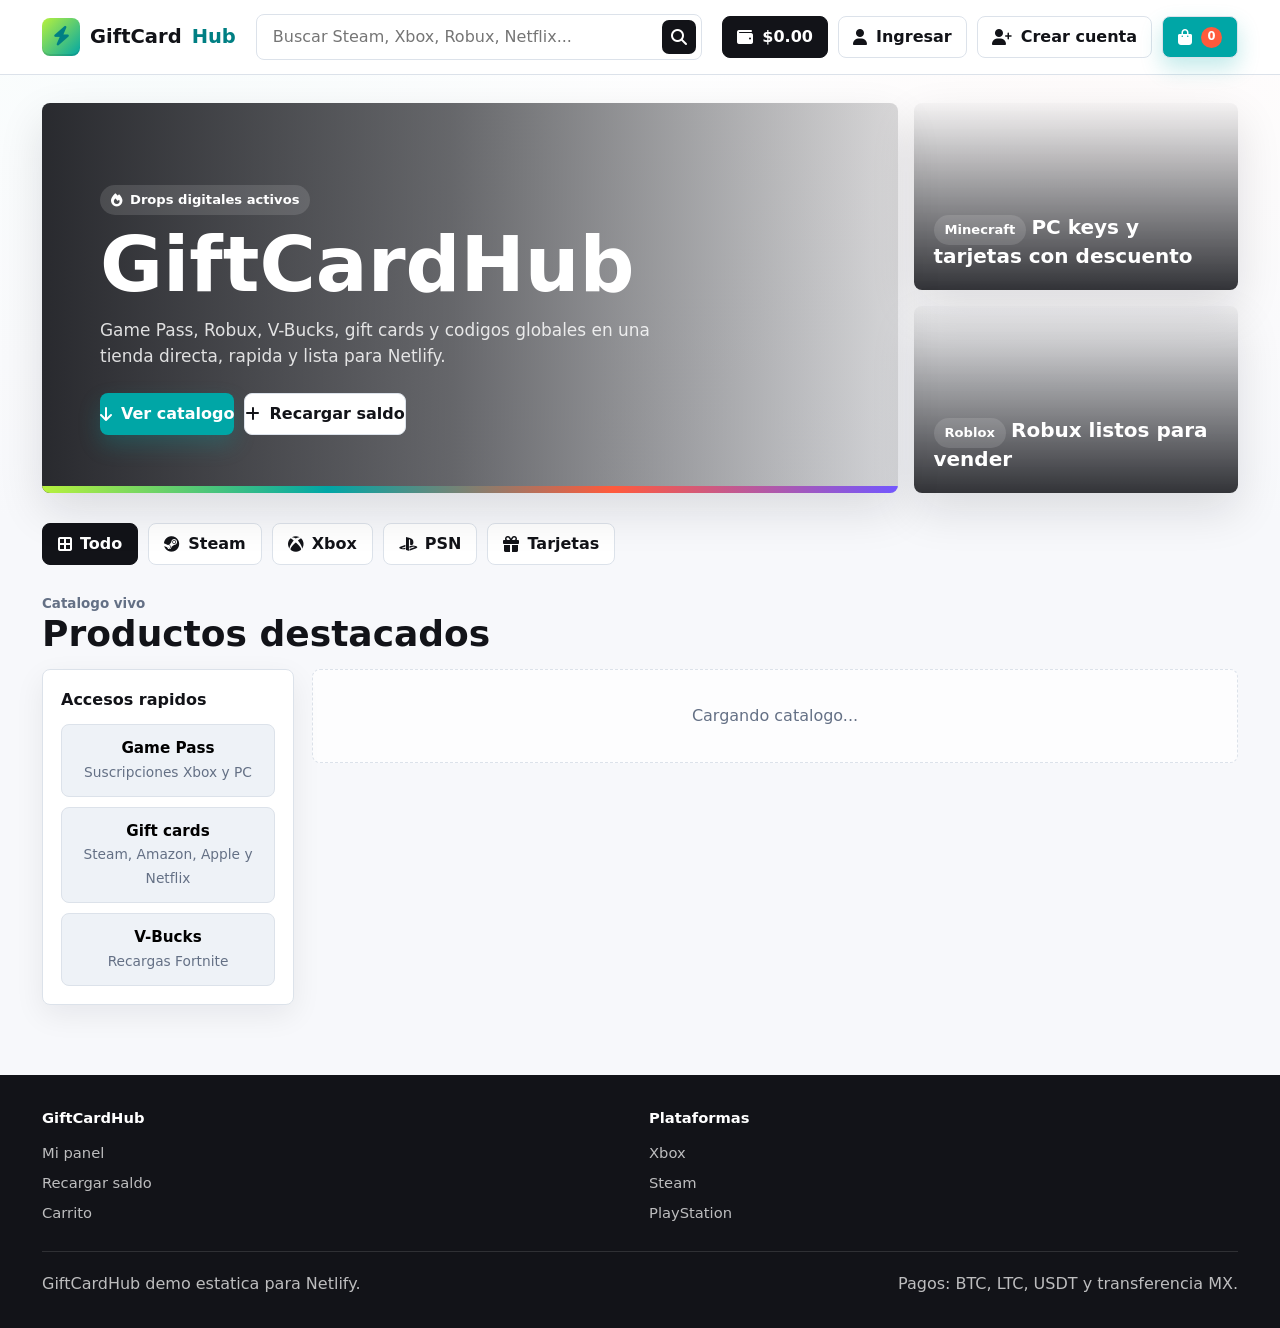
==== index.html @ 00aeb842 "Initial commit" ====
﻿<!DOCTYPE html>
<html lang="es">
<head>
    <meta charset="UTF-8">
    <meta name="viewport" content="width=device-width, initial-scale=1.0">
    <title>GiftCardHub | Game passes y tarjetas</title>
    <style>
:root {
    --ink: #121318;
    --ink-soft: #242833;
    --paper: #f7f8fb;
    --surface: #ffffff;
    --surface-2: #eef2f7;
    --line: #dce2ea;
    --muted: #647085;
    --cyan: #00a6a6;
    --cyan-dark: #007f83;
    --lime: #b7f13d;
    --coral: #ff5a3c;
    --violet: #7257ff;
    --gold: #ffbe3d;
    --green: #12a66a;
    --danger: #df2f2f;
    --radius: 8px;
    --shadow: 0 18px 45px rgba(18, 19, 24, 0.12);
    --font: Inter, ui-sans-serif, system-ui, -apple-system, BlinkMacSystemFont, "Segoe UI", sans-serif;
}

* {
    box-sizing: border-box;
    margin: 0;
    padding: 0;
    letter-spacing: 0;
}

html {
    scroll-behavior: smooth;
}

body {
    min-height: 100vh;
    background: var(--paper);
    color: var(--ink);
    font-family: var(--font);
    line-height: 1.5;
}

img {
    max-width: 100%;
    display: block;
}

a {
    color: inherit;
    text-decoration: none;
}

button,
input,
select {
    font: inherit;
}

button {
    cursor: pointer;
}

.hidden {
    display: none !important;
}

.text-accent {
    color: var(--cyan);
}

.text-right {
    text-align: right;
}

.text-center {
    text-align: center;
}

.full-width {
    width: 100%;
}

.page-shell {
    min-height: 100vh;
    background:
        linear-gradient(180deg, rgba(255, 255, 255, 0.82), rgba(247, 248, 251, 1) 520px),
        radial-gradient(circle at 12% 0%, rgba(0, 166, 166, 0.16), transparent 28%),
        radial-gradient(circle at 86% 12%, rgba(255, 90, 60, 0.14), transparent 25%);
}

.dk-header {
    position: sticky;
    top: 0;
    z-index: 20;
    background: rgba(255, 255, 255, 0.9);
    border-bottom: 1px solid var(--line);
    backdrop-filter: blur(18px);
}

.header-inner {
    max-width: 1240px;
    margin: 0 auto;
    padding: 14px 22px;
    display: grid;
    grid-template-columns: auto minmax(220px, 1fr) auto;
    gap: 20px;
    align-items: center;
}

.brand {
    display: inline-flex;
    align-items: center;
    gap: 10px;
    font-weight: 900;
    font-size: 1.22rem;
}

.brand-mark {
    width: 38px;
    height: 38px;
    border-radius: var(--radius);
    display: grid;
    place-items: center;
    color: var(--ink);
    background: linear-gradient(135deg, var(--lime), var(--cyan));
    box-shadow: inset 0 -2px 0 rgba(0, 0, 0, 0.1);
}

.brand span {
    color: var(--cyan-dark);
}

.search-container,
.search-box {
    position: relative;
}

.search-input {
    width: 100%;
    min-height: 46px;
    border: 1px solid var(--line);
    border-radius: var(--radius);
    background: var(--surface);
    color: var(--ink);
    padding: 0 46px 0 16px;
    outline: none;
}

.search-input:focus {
    border-color: var(--cyan);
    box-shadow: 0 0 0 4px rgba(0, 166, 166, 0.12);
}

.search-icon-btn {
    position: absolute;
    right: 6px;
    top: 6px;
    width: 34px;
    height: 34px;
    border: 0;
    border-radius: 7px;
    display: grid;
    place-items: center;
    background: var(--ink);
    color: var(--surface);
}

.user-actions,
.header-actions {
    display: flex;
    align-items: center;
    gap: 10px;
}

.header-pill-btn,
.icon-pill,
.cta-button,
.button-secondary,
.btn-card-add,
.submit-btn {
    border: 0;
    border-radius: var(--radius);
    min-height: 42px;
    display: inline-flex;
    align-items: center;
    justify-content: center;
    gap: 9px;
    font-weight: 800;
    transition: transform 160ms ease, box-shadow 160ms ease, background-color 160ms ease, border-color 160ms ease;
}

.header-pill-btn,
.icon-pill {
    padding: 0 14px;
    border: 1px solid var(--line);
    background: var(--surface);
    color: var(--ink);
}

.btn-wallet {
    background: var(--ink);
    color: var(--surface);
    border-color: var(--ink);
}

.btn-cart,
.cta-button,
.submit-btn {
    background: var(--cyan);
    color: #ffffff;
    box-shadow: 0 10px 22px rgba(0, 166, 166, 0.24);
}

.btn-ghost,
.button-secondary {
    background: var(--surface);
    color: var(--ink);
    border: 1px solid var(--line);
}

.btn-cart {
    position: relative;
    padding: 0 15px;
}

.cart-badge {
    min-width: 21px;
    height: 21px;
    border-radius: 999px;
    display: grid;
    place-items: center;
    padding: 0 6px;
    background: var(--coral);
    color: #ffffff;
    font-size: 0.72rem;
    font-weight: 900;
}

.header-pill-btn:hover,
.icon-pill:hover,
.cta-button:hover,
.button-secondary:hover,
.btn-card-add:hover,
.submit-btn:hover {
    transform: translateY(-1px);
}

.hero-wrapper {
    max-width: 1240px;
    margin: 0 auto;
    padding: 28px 22px 16px;
}

.hero-grid {
    min-height: 390px;
    display: grid;
    grid-template-columns: minmax(0, 1.45fr) minmax(280px, 0.55fr);
    gap: 16px;
}

.hero-main {
    position: relative;
    overflow: hidden;
    border-radius: var(--radius);
    color: #ffffff;
    background:
        linear-gradient(90deg, rgba(18, 19, 24, 0.9) 0%, rgba(18, 19, 24, 0.64) 48%, rgba(18, 19, 24, 0.16) 100%),
        url("promo1.jpg") center / cover;
    padding: clamp(28px, 5vw, 58px);
    display: flex;
    align-items: flex-end;
    box-shadow: var(--shadow);
}

.hero-main::after {
    content: "";
    position: absolute;
    inset: auto 0 0 0;
    height: 7px;
    background: linear-gradient(90deg, var(--lime), var(--cyan), var(--coral), var(--violet));
}

.hero-text {
    position: relative;
    z-index: 1;
    max-width: 680px;
}

.hero-tag,
.mini-label {
    width: fit-content;
    display: inline-flex;
    align-items: center;
    gap: 8px;
    min-height: 30px;
    padding: 0 11px;
    border-radius: 999px;
    background: rgba(255, 255, 255, 0.13);
    color: #ffffff;
    font-weight: 800;
    font-size: 0.82rem;
}

.hero-text h1 {
    margin-top: 14px;
    font-size: clamp(2.35rem, 6vw, 5.7rem);
    line-height: 0.95;
    max-width: 760px;
}

.hero-text p {
    max-width: 590px;
    margin-top: 16px;
    color: rgba(255, 255, 255, 0.84);
    font-size: 1.06rem;
}

.hero-actions {
    margin-top: 24px;
    display: flex;
    flex-wrap: wrap;
    gap: 10px;
}

.hero-side {
    display: grid;
    gap: 16px;
}

.hero-promo {
    min-height: 180px;
    border-radius: var(--radius);
    overflow: hidden;
    display: flex;
    align-items: flex-end;
    padding: 20px;
    color: #ffffff;
    background-size: cover;
    background-position: center;
    box-shadow: var(--shadow);
}

.hero-promo strong {
    font-size: 1.25rem;
    line-height: 1.1;
}

.promo-1 {
    background-image: linear-gradient(180deg, rgba(18, 19, 24, 0.04), rgba(18, 19, 24, 0.86)), url("promo1.jpg");
}

.promo-2 {
    background-image: linear-gradient(180deg, rgba(18, 19, 24, 0.04), rgba(18, 19, 24, 0.86)), url("promo2.jpg");
}

.platform-bar {
    max-width: 1240px;
    margin: 14px auto 10px;
    padding: 0 22px;
    display: flex;
    gap: 10px;
    overflow-x: auto;
    scrollbar-width: none;
}

.platform-bar::-webkit-scrollbar {
    display: none;
}

.platform-pill {
    flex: 0 0 auto;
    border: 1px solid var(--line);
    background: var(--surface);
    color: var(--ink);
    min-height: 42px;
    padding: 0 15px;
    border-radius: var(--radius);
    display: inline-flex;
    align-items: center;
    gap: 8px;
    font-weight: 800;
}

.platform-pill.active {
    background: var(--ink);
    border-color: var(--ink);
    color: #ffffff;
}

.section-title,
.shop-heading {
    max-width: 1240px;
    margin: 26px auto 16px;
    padding: 0 22px;
    display: flex;
    align-items: flex-end;
    justify-content: space-between;
    gap: 18px;
}

.section-title h2,
.shop-heading h2 {
    font-size: clamp(1.55rem, 3vw, 2.25rem);
    line-height: 1.05;
}

.shop-container {
    max-width: 1240px;
    margin: 0 auto 70px;
    padding: 0 22px;
}

.shop-layout {
    display: grid;
    grid-template-columns: 252px minmax(0, 1fr);
    gap: 18px;
    align-items: start;
}

.shop-panel,
.card,
.auth-card,
.table-card,
.form-card,
.summary-card,
.checkout-panel {
    background: var(--surface);
    border: 1px solid var(--line);
    border-radius: var(--radius);
    box-shadow: 0 10px 30px rgba(18, 19, 24, 0.07);
}

.shop-panel {
    position: sticky;
    top: 86px;
    padding: 18px;
}

.shop-panel h3 {
    font-size: 1rem;
    margin-bottom: 12px;
}

.deal-list {
    display: grid;
    gap: 10px;
}

.deal-chip {
    border: 1px solid var(--line);
    background: var(--surface-2);
    border-radius: var(--radius);
    padding: 12px;
}

.deal-chip strong {
    display: block;
    font-size: 0.95rem;
}

.deal-chip span {
    color: var(--muted);
    font-size: 0.86rem;
}

.products-grid {
    display: grid;
    grid-template-columns: repeat(auto-fill, minmax(214px, 1fr));
    gap: 16px;
}

.product-card {
    position: relative;
    overflow: hidden;
    background: var(--surface);
    border: 1px solid var(--line);
    border-radius: var(--radius);
    display: flex;
    flex-direction: column;
    min-height: 420px;
    transition: transform 160ms ease, box-shadow 160ms ease, border-color 160ms ease;
}

.product-card:hover {
    transform: translateY(-3px);
    border-color: rgba(0, 166, 166, 0.5);
    box-shadow: var(--shadow);
}

.discount-badge {
    position: absolute;
    z-index: 2;
    top: 12px;
    left: 12px;
    min-height: 28px;
    padding: 0 10px;
    display: inline-flex;
    align-items: center;
    border-radius: 999px;
    background: var(--coral);
    color: #ffffff;
    font-weight: 900;
    font-size: 0.78rem;
}

.stock-badge {
    position: absolute;
    z-index: 2;
    top: 12px;
    right: 12px;
    min-height: 28px;
    padding: 0 10px;
    display: inline-flex;
    align-items: center;
    border-radius: 999px;
    background: rgba(18, 19, 24, 0.84);
    color: #ffffff;
    font-weight: 800;
    font-size: 0.76rem;
}

.product-image {
    width: 100%;
    aspect-ratio: 4 / 5;
    background: var(--surface-2);
    overflow: hidden;
}

.product-image img {
    width: 100%;
    height: 100%;
    object-fit: cover;
    transition: transform 240ms ease;
}

.product-card:hover .product-image img {
    transform: scale(1.035);
}

.product-info {
    flex: 1;
    padding: 14px;
    display: flex;
    flex-direction: column;
    justify-content: space-between;
    gap: 14px;
}

.product-name {
    min-height: 48px;
    color: var(--ink);
    font-weight: 900;
    line-height: 1.2;
    overflow-wrap: anywhere;
}

.product-platform {
    margin-top: 8px;
    color: var(--muted);
    font-size: 0.86rem;
    display: flex;
    align-items: center;
    gap: 7px;
}

.card-footer {
    border-top: 1px solid var(--line);
    padding-top: 12px;
    display: flex;
    justify-content: space-between;
    align-items: center;
    gap: 10px;
}

.price-box {
    display: flex;
    flex-direction: column;
}

.price-old {
    color: var(--muted);
    text-decoration: line-through;
    font-size: 0.82rem;
}

.price-new {
    color: var(--ink);
    font-size: 1.28rem;
    font-weight: 950;
}

.btn-card-add {
    flex: 0 0 44px;
    width: 44px;
    height: 44px;
    background: var(--ink);
    color: #ffffff;
}

.empty-state {
    grid-column: 1 / -1;
    padding: 34px;
    border: 1px dashed var(--line);
    border-radius: var(--radius);
    color: var(--muted);
    text-align: center;
    background: rgba(255, 255, 255, 0.7);
}

.shop-footer,
.big-footer {
    margin-top: 70px;
    background: var(--ink);
    color: #ffffff;
}

.footer-content-wrapper {
    max-width: 1240px;
    margin: 0 auto;
    padding: 32px 22px;
}

.footer-grid-promos,
.footer-columns {
    display: grid;
    grid-template-columns: repeat(auto-fit, minmax(180px, 1fr));
    gap: 18px;
}

.footer-bottom {
    border-top: 1px solid rgba(255, 255, 255, 0.12);
    margin-top: 26px;
    padding-top: 20px;
    display: flex;
    justify-content: space-between;
    gap: 18px;
    flex-wrap: wrap;
    color: rgba(255, 255, 255, 0.72);
}

.footer-link-list {
    display: grid;
    gap: 8px;
    color: rgba(255, 255, 255, 0.72);
    font-size: 0.92rem;
}

.footer-link-list h4 {
    color: #ffffff;
    margin-bottom: 5px;
}

.admin-body,
.checkout-body,
.utility-body {
    background:
        linear-gradient(180deg, rgba(247, 248, 251, 0.92), var(--paper)),
        radial-gradient(circle at 10% 0%, rgba(114, 87, 255, 0.12), transparent 24%),
        radial-gradient(circle at 90% 5%, rgba(0, 166, 166, 0.14), transparent 26%);
}

.admin-header,
.shop-header {
    background: var(--surface);
    border-bottom: 1px solid var(--line);
}

.admin-header .header-content,
.shop-header .header-content {
    max-width: 1240px;
    margin: 0 auto;
    padding: 18px 22px;
    display: flex;
    align-items: center;
    justify-content: space-between;
    gap: 16px;
}

.admin-header h1,
.header-title {
    font-size: clamp(1.25rem, 3vw, 2rem);
}

.header-link,
.logo {
    font-weight: 900;
}

.admin-layout {
    max-width: 1240px;
    margin: 24px auto 70px;
    padding: 0 22px;
    display: grid;
    grid-template-columns: 240px minmax(0, 1fr);
    gap: 18px;
}

.admin-sidebar {
    position: sticky;
    top: 84px;
    align-self: start;
    background: var(--ink);
    color: #ffffff;
    border-radius: var(--radius);
    padding: 18px;
}

.admin-sidebar nav {
    display: grid;
    gap: 8px;
    margin-top: 18px;
}

.admin-sidebar a {
    min-height: 40px;
    border-radius: 7px;
    display: flex;
    align-items: center;
    gap: 10px;
    padding: 0 10px;
    color: rgba(255, 255, 255, 0.78);
}

.admin-sidebar a:hover,
.admin-sidebar a.active {
    background: rgba(255, 255, 255, 0.12);
    color: #ffffff;
}

.admin-container {
    display: flex;
    flex-direction: column;
    gap: 22px;
}

.stats-container {
    display: grid;
    grid-template-columns: repeat(3, minmax(0, 1fr));
    gap: 14px;
}

.stat-card {
    background: var(--surface);
    border: 1px solid var(--line);
    border-radius: var(--radius);
    padding: 18px;
    display: flex;
    align-items: center;
    gap: 14px;
}

.stat-icon-bg {
    flex: 0 0 46px;
    width: 46px;
    height: 46px;
    display: grid;
    place-items: center;
    border-radius: var(--radius);
    background: rgba(0, 166, 166, 0.12);
    color: var(--cyan-dark);
}

.stat-title,
.eyebrow {
    color: var(--muted);
    font-size: 0.84rem;
    font-weight: 800;
}

.stat-info strong {
    display: block;
    margin-top: 4px;
    font-size: 1.55rem;
}

.admin-section {
    display: grid;
    gap: 14px;
}

.section-header-row {
    display: flex;
    align-items: center;
    justify-content: space-between;
    gap: 14px;
}

.form-card {
    padding: 20px;
}

.form-layout {
    display: grid;
    grid-template-columns: minmax(0, 1fr) 260px;
    gap: 18px;
}

.form-row-2,
.form-row-3 {
    display: grid;
    gap: 12px;
}

.form-row-2 {
    grid-template-columns: repeat(2, minmax(0, 1fr));
}

.form-row-3 {
    grid-template-columns: repeat(3, minmax(0, 1fr));
}

.input-group {
    margin-bottom: 12px;
}

.input-group label,
.form-preview label,
.section-label {
    display: block;
    margin-bottom: 7px;
    color: var(--muted);
    font-size: 0.86rem;
    font-weight: 800;
}

.input-group input,
.styled-select,
.auth-card input,
.amount-input,
.wallet-input {
    width: 100%;
    border: 1px solid var(--line);
    border-radius: var(--radius);
    background: var(--surface);
    color: var(--ink);
    min-height: 44px;
    padding: 0 12px;
    outline: none;
}

.input-group input:focus,
.styled-select:focus,
.auth-card input:focus,
.amount-input:focus,
.wallet-input:focus {
    border-color: var(--cyan);
    box-shadow: 0 0 0 4px rgba(0, 166, 166, 0.12);
}

.image-preview-box {
    width: 100%;
    aspect-ratio: 1 / 1;
    border-radius: var(--radius);
    border: 1px dashed var(--line);
    background: var(--surface-2);
    display: grid;
    place-items: center;
    overflow: hidden;
    color: var(--muted);
    text-align: center;
}

.image-preview-box img {
    width: 100%;
    height: 100%;
    object-fit: cover;
}

.preview-placeholder i {
    font-size: 2rem;
    margin-bottom: 8px;
}

.form-actions-bar {
    margin-top: 16px;
    padding-top: 16px;
    border-top: 1px solid var(--line);
    display: flex;
    justify-content: flex-end;
    gap: 10px;
}

.table-card {
    overflow: hidden;
}

.table-responsive,
.table-container {
    overflow-x: auto;
}

table {
    width: 100%;
    border-collapse: collapse;
}

thead {
    background: var(--surface-2);
}

th,
td {
    padding: 14px;
    text-align: left;
    border-bottom: 1px solid var(--line);
    vertical-align: middle;
}

th {
    color: var(--muted);
    font-size: 0.82rem;
    font-weight: 900;
}

tr:last-child td {
    border-bottom: 0;
}

.table-product-image {
    width: 48px;
    height: 48px;
    border-radius: 7px;
    object-fit: cover;
    background: var(--surface-2);
}

.icon-btn {
    width: 36px;
    height: 36px;
    display: inline-grid;
    place-items: center;
    border: 1px solid var(--line);
    border-radius: 7px;
    background: var(--surface);
    color: var(--ink);
}

.icon-btn:hover {
    background: var(--ink);
    color: #ffffff;
}

.delete-btn:hover,
.delete-req-btn:hover {
    background: var(--danger);
    border-color: var(--danger);
}

.status-tag,
.payment-tag {
    min-height: 26px;
    padding: 0 9px;
    display: inline-flex;
    align-items: center;
    border-radius: 999px;
    font-size: 0.78rem;
    font-weight: 900;
}

.status-pending {
    background: rgba(255, 190, 61, 0.18);
    color: #986300;
}

.status-completed {
    background: rgba(18, 166, 106, 0.16);
    color: #087845;
}

.status-cancelled {
    background: var(--surface-2);
    color: var(--muted);
}

.payment-tag {
    background: rgba(114, 87, 255, 0.12);
    color: var(--violet);
}

.toast-container {
    position: fixed;
    top: 18px;
    right: 18px;
    z-index: 100;
    display: grid;
    gap: 10px;
}

.toast {
    max-width: min(360px, calc(100vw - 36px));
    background: var(--ink);
    color: #ffffff;
    border-radius: var(--radius);
    padding: 13px 14px;
    display: flex;
    align-items: center;
    gap: 10px;
    box-shadow: var(--shadow);
}

.toast.success {
    background: #0c6f4b;
}

.toast.error {
    background: #9f2525;
}

.modal-overlay {
    position: fixed;
    inset: 0;
    z-index: 50;
    background: rgba(18, 19, 24, 0.62);
    display: grid;
    place-items: center;
    padding: 20px;
}

.modal-content {
    width: min(860px, 100%);
    max-height: calc(100vh - 40px);
    overflow: auto;
}

.checkout-container,
.utility-container {
    max-width: 1120px;
    margin: 28px auto 70px;
    padding: 0 22px;
    display: grid;
    grid-template-columns: minmax(0, 1.2fr) minmax(300px, 0.8fr);
    gap: 18px;
    align-items: start;
}

.checkout-panel,
.summary-card {
    padding: 20px;
}

.cart-item {
    display: grid;
    grid-template-columns: 74px minmax(0, 1fr) auto auto;
    gap: 12px;
    align-items: center;
    padding: 12px 0;
    border-bottom: 1px solid var(--line);
}

.cart-item:last-child {
    border-bottom: 0;
}

.cart-item img {
    width: 74px;
    height: 74px;
    object-fit: cover;
    border-radius: var(--radius);
}

.item-info p {
    font-weight: 900;
}

.item-price,
.summary-row span,
.alert {
    color: var(--muted);
}

.item-total {
    font-weight: 900;
}

.remove-item-btn {
    width: 34px;
    height: 34px;
    border-radius: 7px;
    border: 1px solid var(--line);
    background: var(--surface);
    color: var(--danger);
    font-size: 1.2rem;
}

.summary-row {
    min-height: 42px;
    display: flex;
    justify-content: space-between;
    align-items: center;
    border-bottom: 1px solid var(--line);
}

.summary-row.total {
    border-bottom: 0;
    font-size: 1.2rem;
    font-weight: 950;
}

.alert {
    padding: 12px;
    border-radius: var(--radius);
    background: var(--surface-2);
}

.alert.error {
    background: rgba(223, 47, 47, 0.12);
    color: #9f2525;
}

.topup-wrapper,
.payment-wrapper,
.auth-body {
    min-height: calc(100vh - 76px);
    display: grid;
    place-items: center;
    padding: 28px 22px;
}

.topup-card,
.payment-card,
.auth-container {
    width: min(560px, 100%);
}

.topup-card,
.payment-card,
.auth-card {
    background: var(--surface);
    border: 1px solid var(--line);
    border-radius: var(--radius);
    box-shadow: var(--shadow);
    overflow: hidden;
}

.topup-card,
.auth-card {
    padding: 24px;
}

.amount-input-container {
    position: relative;
}

.amount-icon {
    position: absolute;
    left: 14px;
    top: 50%;
    transform: translateY(-50%);
    color: var(--cyan);
}

.amount-input {
    height: 64px;
    padding-left: 40px;
    font-size: 1.65rem;
    font-weight: 950;
}

.quick-amounts,
.payment-methods-grid {
    display: grid;
    gap: 10px;
}

.quick-amounts {
    grid-template-columns: repeat(4, 1fr);
    margin: 14px 0 22px;
}

.quick-btn,
.payment-option {
    min-height: 44px;
    border-radius: var(--radius);
    border: 1px solid var(--line);
    background: var(--surface);
    display: flex;
    align-items: center;
    justify-content: center;
    gap: 10px;
    font-weight: 900;
}

.quick-btn:hover,
.payment-option:hover,
.payment-option.selected {
    border-color: var(--cyan);
    box-shadow: 0 0 0 4px rgba(0, 166, 166, 0.1);
}

.payment-methods-grid {
    grid-template-columns: repeat(2, 1fr);
    margin-bottom: 20px;
}

.payment-option {
    justify-content: flex-start;
    padding: 0 14px;
}

.payment-option input {
    display: none;
}

.payment-icon {
    width: 24px;
    text-align: center;
}

.min-alert {
    display: none;
    margin-top: 6px;
    color: var(--danger);
    font-size: 0.86rem;
}

.status-bar {
    min-height: 56px;
    display: flex;
    align-items: center;
    justify-content: center;
    gap: 10px;
    background: var(--ink);
    color: #ffffff;
    font-weight: 900;
}

.card-body {
    padding: 24px;
    text-align: center;
}

.order-label,
.wallet-label,
.qr-label,
.auth-footer {
    color: var(--muted);
}

.order-number {
    margin-top: 6px;
    font-weight: 950;
}

.amount-box {
    margin: 22px 0;
    padding: 18px;
    border: 1px solid rgba(0, 166, 166, 0.28);
    background: rgba(0, 166, 166, 0.08);
    border-radius: var(--radius);
}

.amount-title {
    color: var(--cyan-dark);
    font-weight: 900;
}

.amount-value {
    font-size: 2rem;
    font-weight: 950;
}

.wallet-container {
    position: relative;
    margin: 10px 0 20px;
}

.wallet-input {
    min-height: 50px;
    padding-right: 52px;
    font-family: ui-monospace, SFMono-Regular, Consolas, monospace;
}

.copy-btn {
    position: absolute;
    top: 6px;
    right: 6px;
    width: 38px;
    height: 38px;
    border-radius: 7px;
    border: 0;
    background: var(--ink);
    color: #ffffff;
}

.qr-section {
    display: grid;
    justify-items: center;
    gap: 10px;
    margin-bottom: 20px;
}

.qr-box {
    background: #ffffff;
    border: 1px solid var(--line);
    border-radius: var(--radius);
    padding: 12px;
}

.proof-upload-card {
    margin: 18px 0;
    padding: 14px;
    border: 1px solid var(--line);
    border-radius: var(--radius);
    background: var(--surface);
    text-align: left;
}

.proof-upload-card label {
    display: block;
    margin-bottom: 9px;
    color: var(--muted);
    font-size: 0.86rem;
    font-weight: 800;
}

.proof-upload-row {
    display: grid;
    grid-template-columns: minmax(0, 1fr) auto;
    gap: 10px;
    align-items: center;
}

.proof-upload-row input {
    min-height: 44px;
    width: 100%;
    border: 1px solid var(--line);
    border-radius: var(--radius);
    padding: 8px 10px;
    background: var(--surface);
}

.proof-status {
    margin-top: 10px;
    color: var(--muted);
    font-size: 0.88rem;
}

.proof-status.success {
    color: var(--green);
    font-weight: 800;
}

.proof-status.error {
    color: var(--danger);
    font-weight: 800;
}

.warning-text {
    text-align: left;
    color: var(--muted);
    background: var(--surface-2);
    border-radius: var(--radius);
    padding: 14px;
}

.back-btn,
.back-link {
    margin-top: 18px;
    display: inline-flex;
    align-items: center;
    gap: 8px;
    color: var(--cyan-dark);
    font-weight: 900;
}

.auth-body {
    background:
        linear-gradient(180deg, rgba(18, 19, 24, 0.72), rgba(18, 19, 24, 0.5)),
        url("promo2.jpg") center / cover;
}

.auth-card {
    text-align: left;
}

.auth-card h2 {
    font-size: 2rem;
}

.auth-card p {
    margin: 8px 0 18px;
    color: var(--muted);
}

.auth-card form {
    display: grid;
    gap: 12px;
}

.dashboard-list {
    display: grid;
    gap: 10px;
}

.history-item {
    border: 1px solid var(--line);
    border-radius: var(--radius);
    padding: 12px;
    display: flex;
    align-items: center;
    justify-content: space-between;
    gap: 12px;
}

.history-item strong {
    display: block;
}

.history-item span {
    color: var(--muted);
    font-size: 0.88rem;
}

@media (max-width: 980px) {
    .header-inner {
        grid-template-columns: 1fr;
    }

    .user-actions,
    .header-actions {
        justify-content: space-between;
        flex-wrap: wrap;
    }

    .hero-grid,
    .shop-layout,
    .admin-layout,
    .checkout-container,
    .utility-container {
        grid-template-columns: 1fr;
    }

    .hero-side {
        grid-template-columns: repeat(2, minmax(0, 1fr));
    }

    .shop-panel,
    .admin-sidebar {
        position: static;
    }

    .stats-container {
        grid-template-columns: 1fr;
    }

    .form-layout {
        grid-template-columns: 1fr;
    }
}

@media (max-width: 640px) {
    .hero-wrapper,
    .shop-container,
    .section-title,
    .shop-heading,
    .platform-bar,
    .header-inner,
    .admin-header .header-content,
    .shop-header .header-content,
    .admin-layout,
    .checkout-container,
    .utility-container {
        padding-left: 14px;
        padding-right: 14px;
    }

    .hero-grid {
        min-height: auto;
    }

    .hero-main {
        min-height: 430px;
        padding: 24px;
    }

    .hero-side,
    .form-row-2,
    .form-row-3,
    .quick-amounts,
    .payment-methods-grid,
    .proof-upload-row {
        grid-template-columns: 1fr;
    }

    .products-grid {
        grid-template-columns: repeat(auto-fill, minmax(164px, 1fr));
    }

    .product-card {
        min-height: 360px;
    }

    .cart-item {
        grid-template-columns: 62px minmax(0, 1fr) auto;
    }

    .cart-item img {
        width: 62px;
        height: 62px;
    }

    .remove-item-btn {
        grid-column: 3;
    }

    .item-total {
        grid-column: 2 / span 2;
    }

    th,
    td {
        padding: 11px;
    }
}
</style>
    <link rel="stylesheet" href="https://cdnjs.cloudflare.com/ajax/libs/font-awesome/6.5.1/css/all.min.css">
</head>
<body class="page-shell">
    <header class="dk-header">
        <div class="header-inner">
            <a href="index.html" class="brand" aria-label="GiftCardHub">
                <span class="brand-mark"><i class="fa-solid fa-bolt"></i></span>
                GiftCard<span>Hub</span>
            </a>

            <div class="search-container">
                <input type="text" id="search-input" class="search-input" placeholder="Buscar Steam, Xbox, Robux, Netflix...">
                <button class="search-icon-btn" type="button" aria-label="Buscar">
                    <i class="fa-solid fa-magnifying-glass"></i>
                </button>
            </div>

            <div class="user-actions">
                <a href="dashboard.html" id="account-link" class="header-pill-btn btn-wallet" title="Mi panel">
                    <i class="fa-solid fa-wallet"></i>
                    <span id="header-balance">$0.00</span>
                </a>
                <a href="login.html" id="login-link" class="header-pill-btn btn-ghost">
                    <i class="fa-solid fa-user"></i>
                    <span>Ingresar</span>
                </a>
                <a href="register.html" id="register-link" class="header-pill-btn btn-ghost">
                    <i class="fa-solid fa-user-plus"></i>
                    <span>Crear cuenta</span>
                </a>
                <a href="checkout.html" class="header-pill-btn btn-cart" title="Carrito">
                    <i class="fa-solid fa-bag-shopping"></i>
                    <span class="cart-badge" id="cart-count">0</span>
                </a>
            </div>
        </div>
    </header>

    <section class="hero-wrapper">
        <div class="hero-grid">
            <div class="hero-main">
                <div class="hero-text">
                    <span class="hero-tag"><i class="fa-solid fa-fire"></i> Drops digitales activos</span>
                    <h1>GiftCardHub</h1>
                    <p>Game Pass, Robux, V-Bucks, gift cards y codigos globales en una tienda directa, rapida y lista para Netlify.</p>
                    <div class="hero-actions">
                        <a href="#catalogo" class="cta-button"><i class="fa-solid fa-arrow-down"></i> Ver catalogo</a>
                        <a href="topup.html" class="button-secondary"><i class="fa-solid fa-plus"></i> Recargar saldo</a>
                    </div>
                </div>
            </div>
            <div class="hero-side">
                <a href="#catalogo" class="hero-promo promo-1">
                    <div>
                        <span class="mini-label">Minecraft</span>
                        <strong>PC keys y tarjetas con descuento</strong>
                    </div>
                </a>
                <a href="#catalogo" class="hero-promo promo-2">
                    <div>
                        <span class="mini-label">Roblox</span>
                        <strong>Robux listos para vender</strong>
                    </div>
                </a>
            </div>
        </div>
    </section>

    <nav class="platform-bar" id="platform-filters" aria-label="Filtros de plataforma">
        <button class="platform-pill active" type="button" data-platform="all"><i class="fa-solid fa-border-all"></i> Todo</button>
        <button class="platform-pill" type="button" data-platform="steam"><i class="fa-brands fa-steam"></i> Steam</button>
        <button class="platform-pill" type="button" data-platform="xbox"><i class="fa-brands fa-xbox"></i> Xbox</button>
        <button class="platform-pill" type="button" data-platform="playstation"><i class="fa-brands fa-playstation"></i> PSN</button>
        <button class="platform-pill" type="button" data-platform="tarjeta"><i class="fa-solid fa-gift"></i> Tarjetas</button>
    </nav>

    <div class="shop-heading" id="catalogo">
        <div>
            <span class="eyebrow">Catalogo vivo</span>
            <h2>Productos destacados</h2>
        </div>
    </div>

    <main class="shop-container">
        <div class="shop-layout">
            <aside class="shop-panel">
                <h3>Accesos rapidos</h3>
                <div class="deal-list">
                    <button class="deal-chip" type="button" data-search-shortcut="game pass">
                        <strong>Game Pass</strong>
                        <span>Suscripciones Xbox y PC</span>
                    </button>
                    <button class="deal-chip" type="button" data-search-shortcut="gift card">
                        <strong>Gift cards</strong>
                        <span>Steam, Amazon, Apple y Netflix</span>
                    </button>
                    <button class="deal-chip" type="button" data-search-shortcut="v-bucks">
                        <strong>V-Bucks</strong>
                        <span>Recargas Fortnite</span>
                    </button>
                </div>
            </aside>

            <section>
                <div class="products-grid" id="products-grid">
                    <div class="empty-state">Cargando catalogo...</div>
                </div>
            </section>
        </div>
    </main>

    <footer class="big-footer">
        <div class="footer-content-wrapper">
            <div class="footer-columns">
                <div class="footer-link-list">
                    <h4>GiftCardHub</h4>
                    <a href="dashboard.html">Mi panel</a>
                    <a href="topup.html">Recargar saldo</a>
                    <a href="checkout.html">Carrito</a>
                </div>
                <div class="footer-link-list">
                    <h4>Plataformas</h4>
                    <a href="#catalogo">Xbox</a>
                    <a href="#catalogo">Steam</a>
                    <a href="#catalogo">PlayStation</a>
                </div>
            </div>
            <div class="footer-bottom">
                <span>GiftCardHub demo estatica para Netlify.</span>
                <span>Pagos: BTC, LTC, USDT y transferencia MX.</span>
            </div>
        </div>
    </footer>
    <script>
window.GIFTCARDHUB_POCKETBASE = {
    url: "https://giftcardhubapi.duckdns.org",
    adminEmail: "admin@giftcardhub.local"
};
    </script>
    <script>
(function () {
    const STORAGE_KEYS = {
        products: "dk_products_v2",
        cart: "dk_cart_v2",
        orders: "dk_orders_v2",
        topups: "dk_topups_v2",
        users: "giftcard_users_v1",
        balance: "dk_balance_v2",
        session: "dk_session_v2",
        adminSession: "giftcard_admin_session_v1",
        pendingPayment: "dk_pending_payment_v2"
    };

    const SUPABASE_CONFIG = window.GIFTCARDHUB_SUPABASE || {};
    const POCKETBASE_CONFIG = window.GIFTCARDHUB_POCKETBASE || {};
    const PB_AUTH_KEY = "giftcardhub_pb_auth_v1";
    let supabaseClient = null;

    function hasSupabase() {
        return Boolean(
            window.supabase &&
            SUPABASE_CONFIG.url &&
            SUPABASE_CONFIG.anonKey
        );
    }

    function db() {
        if (!hasSupabase()) return null;
        if (!supabaseClient) {
            supabaseClient = window.supabase.createClient(
                SUPABASE_CONFIG.url,
                SUPABASE_CONFIG.anonKey
            );
        }
        return supabaseClient;
    }

    function hasPocketBase() {
        return Boolean(POCKETBASE_CONFIG.url);
    }

    function pbBaseUrl() {
        return String(POCKETBASE_CONFIG.url || "").replace(/\/+$/, "");
    }

    function pbAuth() {
        return readJson(PB_AUTH_KEY, null);
    }

    function setPbAuth(auth) {
        writeJson(PB_AUTH_KEY, auth);
        return auth;
    }

    function clearPbAuth() {
        localStorage.removeItem(PB_AUTH_KEY);
    }

    function pbHeaders(json = true) {
        const auth = pbAuth();
        const headers = json ? { "Content-Type": "application/json" } : {};
        if (auth?.token) headers.Authorization = auth.token;
        return headers;
    }

    async function pbRequest(path, options = {}) {
        const isForm = options.body instanceof FormData;
        const response = await fetch(`${pbBaseUrl()}${path}`, {
            ...options,
            headers: {
                ...pbHeaders(!isForm && options.body !== undefined),
                ...(options.headers || {})
            }
        });
        const text = await response.text();
        const data = text ? JSON.parse(text) : null;
        if (!response.ok) {
            throw new Error(friendlyAuthError(data?.message || data?.data?.message || response.statusText));
        }
        return data;
    }

    function pbFileUrl(collection, recordId, fileName) {
        if (!fileName) return "";
        return `${pbBaseUrl()}/api/files/${collection}/${recordId}/${encodeURIComponent(fileName)}`;
    }

    function normalizeUser(record) {
        return {
            id: record.id,
            email: record.email,
            balance: Number(record.balance || 0),
            is_admin: Boolean(record.is_admin),
            created_at: record.created || record.created_at
        };
    }

    function sameId(left, right) {
        return String(left) === String(right);
    }

    function normalizeProduct(row) {
        return {
            id: row.id,
            name: row.name,
            platform: row.platform,
            duration: row.duration,
            price: Number(row.price || 0),
            price_before: row.price_before === null || row.price_before === undefined ? null : Number(row.price_before),
            stock: Number(row.stock || 0),
            image_url: row.image_url
        };
    }

    function normalizeOrder(row) {
        return {
            id: row.id,
            order_id_str: row.order_id_str,
            customer_email: row.customer_email,
            items_json: row.items_json,
            items_count: row.items_count || 0,
            total: Number(row.total_cost || row.total || 0),
            payment_method: row.payment_method || "balance",
            status: row.status,
            type: "order",
            created_at: row.created || row.created_at
        };
    }

    function normalizeTopup(row) {
        const proofFile = row.proof || "";
        const proofUrl = row.proof_url || (proofFile ? pbFileUrl(row.collectionName || "topups", row.id, proofFile) : "");
        return {
            id: row.id,
            order_id_str: row.order_id_str,
            customer_email: row.customer_email,
            items_count: 1,
            total: Number(row.amount_usd || row.total || 0),
            amount_usd: Number(row.amount_usd || row.total || 0),
            payment_method: row.payment_method,
            crypto_amount: row.crypto_amount,
            wallet_address: row.wallet_address,
            proof_path: row.proof_path || proofFile,
            proof_url: proofUrl,
            status: row.status,
            type: "topup",
            created_at: row.created || row.created_at
        };
    }

    const wallets = {
        btc: {
            label: "Bitcoin",
            ticker: "BTC",
            rate: 110222.77,
            address: "1MC2jeNmzoZKpimtspj7MTXBteu4gZbehe"
        },
        ltc: {
            label: "Litecoin",
            ticker: "LTC",
            rate: 97.33,
            address: "LghCzBcyxCAqcG587u7oYuoFvBsBBhqM77"
        },
        usdt: {
            label: "USDT BSC / BNB Smart Chain",
            ticker: "USDT",
            rate: 1,
            address: "0x1142Fb00612E26D2212DE3ca60130B06Ed063Cb6 | Red: BSC / BNB Smart Chain"
        },
        eth: {
            label: "Ethereum",
            ticker: "ETH",
            rate: 3866.14,
            address: "0x1142Fb00612E26D2212DE3ca60130B06Ed063Cb6"
        },
        bank: {
            label: "Transferencia MX",
            ticker: "MXN",
            rate: 18.56,
            address: "CLABE: 710969000168453085 | Nombre: Victor Manuel Hernandez Sanchez | Banco: NVIO"
        }
    };

    const seedProducts = [
        {
            id: 1,
            name: "Roblox - 2300 Robux Key GLOBAL",
            platform: "Roblox",
            duration: "2300 Robux",
            price: 6.99,
            price_before: 19.99,
            stock: 10,
            image_url: "https://imgproxy.eneba.games/NeSQ0os6pb64cS9YeLahlDBdexLuF2qmaZhjsDmb5rA/rs:fit:700/ar:1/czM6Ly9wcm9kdWN0/cy5lbmViYS5nYW1l/cy9wcm9kdWN0cy9M/MzVWMXpUZEhPNEZw/bFFYbnUtZ3FULWZa/bjVLNnJaWUE0M1Aw/bWJlRmV3LmpwZw"
        },
        {
            id: 2,
            name: "Roblox - 11,000 Robux Key GLOBAL",
            platform: "Tarjeta",
            duration: "11,000",
            price: 25.99,
            price_before: 99.99,
            stock: 10,
            image_url: "https://imgproxy.eneba.games/NeSQ0os6pb64cS9YeLahlDBdexLuF2qmaZhjsDmb5rA/rs:fit:700/ar:1/czM6Ly9wcm9kdWN0/cy5lbmViYS5nYW1l/cy9wcm9kdWN0cy9M/MzVWMXpUZEhPNEZw/bFFYbnUtZ3FULWZa/bjVLNnJaWUE0M1Aw/bWJlRmV3LmpwZw"
        },
        {
            id: 3,
            name: "Roblox - 5250 Robux Key GLOBAL",
            platform: "Tarjeta",
            duration: "5250",
            price: 12.99,
            price_before: 49.99,
            stock: 10,
            image_url: "https://imgproxy.eneba.games/NeSQ0os6pb64cS9YeLahlDBdexLuF2qmaZhjsDmb5rA/rs:fit:700/ar:1/czM6Ly9wcm9kdWN0/cy5lbmViYS5nYW1l/cy9wcm9kdWN0cy9M/MzVWMXpUZEhPNEZw/bFFYbnUtZ3FULWZa/bjVLNnJaWUE0M1Aw/bWJlRmV3LmpwZw"
        },
        {
            id: 4,
            name: "PlayStation Plus Premium: 12 Months PSN codigo GLOBAL",
            platform: "PlayStation",
            duration: "12 Months",
            price: 19.99,
            price_before: 99.99,
            stock: 10,
            image_url: "https://imgproxy.eneba.games/K5iVZe4JSG98qsYZIjS0Lf3lR9BZAr-edk6EUgsFodg/rs:fit:700/ar:1/czM6Ly9wcm9kdWN0/cy5lbmViYS5nYW1l/cy9wcm9kdWN0cy9u/Q1JSXzR3ZzhoRTBh/Q2N1ZEozem9HRU0w/ZUhyUzg5Wm44cWsx/MzNHVUkwLmpwZw"
        },
        {
            id: 5,
            name: "PlayStation Plus Premium: 6 Months PSN codigo GLOBAL",
            platform: "PlayStation",
            duration: "6 Months",
            price: 12.99,
            price_before: 49.99,
            stock: 10,
            image_url: "https://imgproxy.eneba.games/K5iVZe4JSG98qsYZIjS0Lf3lR9BZAr-edk6EUgsFodg/rs:fit:700/ar:1/czM6Ly9wcm9kdWN0/cy5lbmViYS5nYW1l/cy9wcm9kdWN0cy9u/Q1JSXzR3ZzhoRTBh/Q2N1ZEozem9HRU0w/ZUhyUzg5Wm44cWsx/MzNHVUkwLmpwZw"
        },
        {
            id: 6,
            name: "PlayStation Plus Premium: 3 Months PSN codigo GLOBAL",
            platform: "PlayStation",
            duration: "3 Months",
            price: 6.99,
            price_before: 25.99,
            stock: 10,
            image_url: "https://imgproxy.eneba.games/K5iVZe4JSG98qsYZIjS0Lf3lR9BZAr-edk6EUgsFodg/rs:fit:700/ar:1/czM6Ly9wcm9kdWN0/cy5lbmViYS5nYW1l/cy9wcm9kdWN0cy9u/Q1JSXzR3ZzhoRTBh/Q2N1ZEozem9HRU0w/ZUhyUzg5Wm44cWsx/MzNHVUkwLmpwZw"
        },
        {
            id: 7,
            name: "Xbox Game Pass Ultimate - 12 Month Subscription GLOBAL",
            platform: "Xbox",
            duration: "12 Month",
            price: 18.99,
            price_before: 49.99,
            stock: 10,
            image_url: "https://imgproxy.eneba.games/uI_93AuPHwkeSOqRwk23PjPM96BzPJ1y_bAfE9AbZdg/rs:fit:700/ar:1/czM6Ly9wcm9kdWN0/cy5lbmViYS5nYW1l/cy9wcm9kdWN0cy9L/RFVyVTRjQ1d4LVlw/b1VtYlM4T1B1MmpR/NlNHNG5fcWhneEN3/SktSRVhFLmpwZWc"
        },
        {
            id: 8,
            name: "Xbox Game Pass Ultimate - 6 Month Subscription GLOBAL",
            platform: "Xbox",
            duration: "6 Month",
            price: 12.99,
            price_before: 35.99,
            stock: 10,
            image_url: "https://imgproxy.eneba.games/ii7AvqZABGIwK79JwU83RsFKnjx0-lwr7nCeosVNNl0/rs:fit:700/ar:1/czM6Ly9wcm9kdWN0/cy5lbmViYS5nYW1l/cy9wcm9kdWN0cy9m/V2xiSmM5VDZYLXhF/d2llbmRkNEhiODYz/S3d6SDdfaTVQWElU/c3ZqYTU0LmpwZWc"
        },
        {
            id: 9,
            name: "Xbox Game Pass Ultimate - 3 Month Subscription GLOBAL",
            platform: "Xbox",
            duration: "3 Month",
            price: 5.99,
            price_before: 12.99,
            stock: 10,
            image_url: "https://imgproxy.eneba.games/Jsh3xEtikh92v1k8-OBwq8xsokyc4Bvh2AxgXznfxKY/rs:fit:700/ar:1/czM6Ly9wcm9kdWN0/cy5lbmViYS5nYW1l/cy9wcm9kdWN0cy9Z/Wk0tODFtRnc0cVZF/SjdKekoweW1IdWR4/VlFYMnB3UTRWRjJS/UG9Pa2tNLmpwZWc"
        },
        {
            id: 10,
            name: "Tarjeta Regalo Steam 100 USD codigo GLOBAL",
            platform: "Steam",
            duration: "100 USD",
            price: 14.99,
            price_before: 100,
            stock: 10,
            image_url: "https://imgproxy.eneba.games/nyins11bh_gOXYPOhFHOfbJJomR9PUQjN7thfWG7dXo/rs:fit:700/ar:1/czM6Ly9wcm9kdWN0/cy5lbmViYS5nYW1l/cy9wcm9kdWN0cy9B/enMzWURNLTBuTmNn/c0w0TVFJdFlXeE1z/a3RGMl9XelIyQXdv/NVdCcHR3LmpwZWc"
        },
        {
            id: 11,
            name: "Tarjeta Regalo Steam 80 USD codigo GLOBAL",
            platform: "Steam",
            duration: "80 USD",
            price: 12.99,
            price_before: 80,
            stock: 10,
            image_url: "https://imgproxy.eneba.games/nyins11bh_gOXYPOhFHOfbJJomR9PUQjN7thfWG7dXo/rs:fit:700/ar:1/czM6Ly9wcm9kdWN0/cy5lbmViYS5nYW1l/cy9wcm9kdWN0cy9B/enMzWURNLTBuTmNn/c0w0TVFJdFlXeE1z/a3RGMl9XelIyQXdv/NVdCcHR3LmpwZWc"
        },
        {
            id: 12,
            name: "Tarjeta Regalo Steam 50 USD codigo GLOBAL",
            platform: "Steam",
            duration: "50 USD",
            price: 8.99,
            price_before: 49.99,
            stock: 10,
            image_url: "https://imgproxy.eneba.games/hQ2zS0No9tA2EtJ0nCYH8u0hcPf3xcW4byI2XGJGAtI/rs:fit:700/ar:1/czM6Ly9wcm9kdWN0/cy5lbmViYS5nYW1l/cy9wcm9kdWN0cy9w/VWh5X0hLQU9mamto/NllsaG5VNmVBRFVa/Y3BCbU1XOUp5cDBR/b1NtcHJvLmpwZWc"
        },
        {
            id: 13,
            name: "Garena Free Fire - 12,300 Diamonds Key GLOBAL",
            platform: "Tarjeta",
            duration: "12,300 Diamonds",
            price: 15.99,
            price_before: 49.99,
            stock: 10,
            image_url: "https://imgproxy.eneba.games/_41ih9hcfGcWFojkQm6fymb_sEWgEwSPOacibFcXJXA/rs:fit:700/ar:1/czM6Ly9wcm9kdWN0/cy5lbmViYS5nYW1l/cy9wcm9kdWN0cy9h/QndQaWgtbVdHVG5r/ekZzbmJCVElpOXpM/N1dvNWI4a1doQmwy/YU9JRW5FLmpwZw"
        },
        {
            id: 14,
            name: "Garena Free Fire - 5250 Diamonds Key GLOBAL",
            platform: "Tarjeta",
            duration: "5250 Diamonds",
            price: 10.99,
            price_before: 35.99,
            stock: 10,
            image_url: "https://imgproxy.eneba.games/_41ih9hcfGcWFojkQm6fymb_sEWgEwSPOacibFcXJXA/rs:fit:700/ar:1/czM6Ly9wcm9kdWN0/cy5lbmViYS5nYW1l/cy9wcm9kdWN0cy9h/QndQaWgtbVdHVG5r/ekZzbmJCVElpOXpM/N1dvNWI4a1doQmwy/YU9JRW5FLmpwZw"
        },
        {
            id: 15,
            name: "Garena Free Fire - 2585 Diamonds Key GLOBAL",
            platform: "Tarjeta",
            duration: "2585 Diamonds",
            price: 7.99,
            price_before: 25.99,
            stock: 10,
            image_url: "https://imgproxy.eneba.games/_41ih9hcfGcWFojkQm6fymb_sEWgEwSPOacibFcXJXA/rs:fit:700/ar:1/czM6Ly9wcm9kdWN0/cy5lbmViYS5nYW1l/cy9wcm9kdWN0cy9h/QndQaWgtbVdHVG5r/ekZzbmJCVElpOXpM/N1dvNWI4a1doQmwy/YU9JRW5FLmpwZw"
        },
        {
            id: 16,
            name: "Fortnite - 13500 V-Bucks Gift Card codigo GLOBAL",
            platform: "Tarjeta",
            duration: "13500 V-Bucks",
            price: 15.99,
            price_before: 89.99,
            stock: 10,
            image_url: "https://imgproxy.eneba.games/Hgi9frwSDw3TSd93Hay7e0N_wJELplS4Pbbe6pgyHzE/rs:fit:700/ar:1/czM6Ly9wcm9kdWN0/cy5lbmViYS5nYW1l/cy9wcm9kdWN0cy9Y/S3h1VEE5cHAxclBM/VVVUUW5ZcWtMRWFl/R0ptQTFja2VRZkxN/aFBJTEV3LmpwZWc"
        },
        {
            id: 17,
            name: "Fortnite - 5000 V-Bucks Gift Card codigo GLOBAL",
            platform: "Tarjeta",
            duration: "5000 V-Bucks",
            price: 9.99,
            price_before: 36.99,
            stock: 10,
            image_url: "https://imgproxy.eneba.games/JWfZIePeWAaoKg_QwOwfY1t4Npk_3FwsKT5vQMv96oQ/rs:fit:700/ar:1/czM6Ly9wcm9kdWN0/cy5lbmViYS5nYW1l/cy9wcm9kdWN0cy80/cVQwQW5IZW9vMGc3/Sk9ITmhNWVRYSDdG/M2pVaGtwLVd6Q3FI/LUVMblY0LmpwZWc"
        },
        {
            id: 18,
            name: "Fortnite - 2800 V-Bucks Gift Card codigo GLOBAL",
            platform: "Otro",
            duration: "2800 V-Bucks",
            price: 6.99,
            price_before: 22.99,
            stock: 10,
            image_url: "https://imgproxy.eneba.games/e5xmi0_LG0bHnt9yRD76u9FvWe5mh_rgI3IeFGGds9s/rs:fit:700/ar:1/czM6Ly9wcm9kdWN0/cy5lbmViYS5nYW1l/cy9wcm9kdWN0cy9L/bk5nalN0V2RHcmxV/cmhWLUZ4LU84dXBu/aUVkLU9wdnZqNTJR/TUY0OUo4LmpwZWc"
        },
        {
            id: 19,
            name: "Netflix Gift Card 100 USD Key UNITED STATES",
            platform: "Tarjeta",
            duration: "100 USD",
            price: 18.99,
            price_before: 99.99,
            stock: 10,
            image_url: "https://imgproxy.eneba.games/FMSoZU9O-9viWhnme7tnw8SXv3B55hlrCzl9-G_9XG8/rs:fit:700/ar:1/czM6Ly9wcm9kdWN0/cy5lbmViYS5nYW1l/cy9wcm9kdWN0cy9z/SUVUSGVXMmFEV1RO/WU5YdU9VcURGeTRD/TXRTTW5uSE8tLTl6/c1dQSGNJLmpwZWc"
        },
        {
            id: 20,
            name: "Netflix Gift Card 50 USD Key UNITED STATES",
            platform: "Tarjeta",
            duration: "50 USD",
            price: 12.99,
            price_before: 49.99,
            stock: 10,
            image_url: "https://imgproxy.eneba.games/FMSoZU9O-9viWhnme7tnw8SXv3B55hlrCzl9-G_9XG8/rs:fit:700/ar:1/czM6Ly9wcm9kdWN0/cy5lbmViYS5nYW1l/cy9wcm9kdWN0cy9z/SUVUSGVXMmFEV1RO/WU5YdU9VcURGeTRD/TXRTTW5uSE8tLTl6/c1dQSGNJLmpwZWc"
        },
        {
            id: 21,
            name: "Netflix Gift Card 30 USD Key UNITED STATES",
            platform: "Tarjeta",
            duration: "30 USD",
            price: 7.99,
            price_before: 29.99,
            stock: 10,
            image_url: "https://imgproxy.eneba.games/j4TxKD9OmbLGJPIjMWk9MOm9Vd-j-QC25F1lT7d335U/rs:fit:700/ar:1/czM6Ly9wcm9kdWN0/cy5lbmViYS5nYW1l/cy9wcm9kdWN0cy9f/cGx4TmJNWHRxQ0lj/UmtEX3BOVW1DYVRr/dVJVb19xWHVlbE4t/Rl9iSXpFLmpwZWc"
        },
        {
            id: 22,
            name: "Amazon Gift Card 30 USD GLOBAL",
            platform: "Tarjeta",
            duration: "30 USD",
            price: 6.99,
            price_before: 29.99,
            stock: 10,
            image_url: "https://imgproxy.eneba.games/JBUvsta5af0tSzLEnYlBPq8TpibqWfmiNGCKwqn_p4k/rs:fit:700/ar:1/czM6Ly9wcm9kdWN0/cy5lbmViYS5nYW1l/cy9wcm9kdWN0cy9O/bHpjV1Q0Yk1aMnFJ/aHVuZlRiSW5kcjZD/dFNUS1lDNEs2SEpu/MEFuYi04LmpwZWc"
        },
        {
            id: 23,
            name: "Amazon Gift Card 50 USD GLOBAL",
            platform: "Tarjeta",
            duration: "50 USD",
            price: 8.99,
            price_before: 49.99,
            stock: 10,
            image_url: "https://imgproxy.eneba.games/-QDjbRbynpF095XsRbelbZVz2VDUgiu8foqz-uTH5eU/rs:fit:700/ar:1/czM6Ly9wcm9kdWN0/cy5lbmViYS5nYW1l/cy9wcm9kdWN0cy94/ajR2QzloVVBzM01L/eFczV3BER0tZTndU/ZlQ3cjNKUUtOdndS/QzRhQkFZLnBuZw"
        },
        {
            id: 24,
            name: "Amazon Gift Card 100 USD GLOBAL",
            platform: "Tarjeta",
            duration: "100 USD",
            price: 29.99,
            price_before: 99.99,
            stock: 10,
            image_url: "https://imgproxy.eneba.games/G5PfTBQIoTES6qtnifUEvTGDpmKG_MJmS_f31S8-5cg/rs:fit:700/ar:1/czM6Ly9wcm9kdWN0/cy5lbmViYS5nYW1l/cy9wcm9kdWN0cy8w/Z1VEcE84ZkVOUXBi/NnM3TkNCLW51THJy/S0RyNjQ5N045azhG/bFhFQmx3LnBuZw"
        },
        {
            id: 25,
            name: "Minecraft: Java & Bedrock Edition (PC) Key GLOBAL",
            platform: "Steam",
            duration: "PC",
            price: 5.99,
            price_before: 17.99,
            stock: 10,
            image_url: "https://imgproxy.eneba.games/NAxumYCfQfUoZDK0_uB3TQyhAYElVKZs45DMfaGO2iI/rs:fit:700/ar:1/czM6Ly9wcm9kdWN0/cy5lbmViYS5nYW1l/cy9wcm9kdWN0cy9E/YmR4N2loekprNDhi/QVNpX0cwakhFZ3gy/b2JmR1lFX3ROeVdz/anRKNGE0LnBuZw"
        },
        {
            id: 26,
            name: "Apple Gift Card 80 USD Key GLOBAL",
            platform: "Tarjeta",
            duration: "80 USD",
            price: 12.99,
            price_before: 80.99,
            stock: 10,
            image_url: "https://imgproxy.eneba.games/-pTUgiFZs5RZKQ79Tk2TvKzZ1ODA1hpdWNscqsrUiBE/rs:fit:700/ar:1/czM6Ly9wcm9kdWN0/cy5lbmViYS5nYW1l/cy9wcm9kdWN0cy9y/X2l5MzVfX25OaE9L/cFN3UTFOX2JWUHF6/X0x1T3UxZmJNdnlK/R0hKaXgwLmpwZw"
        },
        {
            id: 27,
            name: "Apple Gift Card 30 USD Key GLOBAL",
            platform: "Tarjeta",
            duration: "30 USD",
            price: 6.99,
            price_before: 30.99,
            stock: 10,
            image_url: "https://imgproxy.eneba.games/-pTUgiFZs5RZKQ79Tk2TvKzZ1ODA1hpdWNscqsrUiBE/rs:fit:700/ar:1/czM6Ly9wcm9kdWN0/cy5lbmViYS5nYW1l/cy9wcm9kdWN0cy9y/X2l5MzVfX25OaE9L/cFN3UTFOX2JWUHF6/X0x1T3UxZmJNdnlK/R0hKaXgwLmpwZw"
        },
        {
            id: 28,
            name: "Apple Gift Card 50 USD Key GLOBAL",
            platform: "Tarjeta",
            duration: "50 USD",
            price: 8.99,
            price_before: 49.99,
            stock: 10,
            image_url: "https://imgproxy.eneba.games/-pTUgiFZs5RZKQ79Tk2TvKzZ1ODA1hpdWNscqsrUiBE/rs:fit:700/ar:1/czM6Ly9wcm9kdWN0/cy5lbmViYS5nYW1l/cy9wcm9kdWN0cy9y/X2l5MzVfX25OaE9L/cFN3UTFOX2JWUHF6/X0x1T3UxZmJNdnlK/R0hKaXgwLmpwZw"
        }
    ];

    function readJson(key, fallback) {
        try {
            const raw = localStorage.getItem(key);
            return raw ? JSON.parse(raw) : fallback;
        } catch (error) {
            console.warn("Storage read failed", error);
            return fallback;
        }
    }

    function writeJson(key, value) {
        localStorage.setItem(key, JSON.stringify(value));
        return value;
    }

    function nextId(items) {
        return items.reduce((max, item) => Math.max(max, Number(item.id) || 0), 0) + 1;
    }

    function ensureProducts() {
        const existing = readJson(STORAGE_KEYS.products, null);
        if (!existing || existing.length === 0) {
            writeJson(STORAGE_KEYS.products, seedProducts);
        }
    }

    async function getProducts() {
        if (hasPocketBase()) {
            const data = await pbRequest("/api/collections/products/records?sort=-created&perPage=200");
            return data.items && data.items.length ? data.items.map(normalizeProduct) : [];
        }
        if (hasSupabase()) {
            const { data, error } = await db()
                .from("products")
                .select("id,name,platform,duration,price,price_before,stock,image_url")
                .order("id", { ascending: false });
            if (error) throw error;
            return data && data.length ? data.map(normalizeProduct) : seedProducts;
        }
        ensureProducts();
        return readJson(STORAGE_KEYS.products, seedProducts);
    }

    async function saveProducts(products) {
        if (hasPocketBase()) {
            return products;
        }
        if (hasSupabase()) {
            const rows = products.map(({ id, ...product }) => product);
            const { error } = await db().from("products").insert(rows);
            if (error) throw error;
            return products;
        }
        return writeJson(STORAGE_KEYS.products, products);
    }

    function getCart() {
        return readJson(STORAGE_KEYS.cart, []);
    }

    function saveCart(cart) {
        return writeJson(STORAGE_KEYS.cart, cart);
    }

    function normalizeEmail(email) {
        return String(email || "").trim().toLowerCase();
    }

    function friendlyAuthError(error) {
        const message = String(error?.message || error || "");
        const lower = message.toLowerCase();
        if (lower.includes("failed to fetch") || lower.includes("networkerror")) {
            return "No se pudo conectar con la base de datos del VPS. Revisa que PocketBase este activo y tenga HTTPS.";
        }
        if (lower.includes("failed to authenticate") || lower.includes("invalid login")) {
            return "Email o contrasena incorrectos.";
        }
        if (lower.includes("validation")) {
            return "Revisa que los campos y reglas de PocketBase esten bien configurados.";
        }
        if (lower.includes("email rate limit") || lower.includes("over_email_send_rate_limit")) {
            return "Supabase bloqueo temporalmente los registros porque se alcanzo el limite de emails. Desactiva la confirmacion de email en Supabase o configura SMTP propio.";
        }
        if (lower.includes("email not confirmed")) {
            return "Ese email todavia no esta confirmado. Desactiva la confirmacion de email en Supabase o confirma el correo.";
        }
        if (lower.includes("for security purposes")) {
            return "Espera un minuto antes de volver a intentarlo. Supabase esta limitando solicitudes repetidas.";
        }
        if (lower.includes("already registered") || lower.includes("user already registered")) {
            return "Ese email ya tiene cuenta. Inicia sesion.";
        }
        return message || "No se pudo completar la autenticacion.";
    }

    async function getUsers() {
        if (hasPocketBase()) {
            const data = await pbRequest("/api/collections/users/records?sort=-created&perPage=200");
            return (data.items || []).map(normalizeUser);
        }
        if (hasSupabase()) {
            const { data, error } = await db()
                .from("profiles")
                .select("id,email,balance,is_admin,created_at")
                .order("created_at", { ascending: false });
            if (error) throw error;
            return (data || []).map((user) => ({
                id: user.id,
                email: user.email,
                balance: Number(user.balance || 0),
                is_admin: user.is_admin,
                created_at: user.created_at
            }));
        }
        return readJson(STORAGE_KEYS.users, []);
    }

    function saveUsers(users) {
        return writeJson(STORAGE_KEYS.users, users);
    }

    async function getSession() {
        if (hasPocketBase()) {
            const auth = pbAuth();
            return auth?.record ? { id: auth.record.id, email: normalizeEmail(auth.record.email) } : null;
        }
        if (hasSupabase()) {
            const { data } = await db().auth.getUser();
            return data.user ? { id: data.user.id, email: normalizeEmail(data.user.email) } : null;
        }
        return readJson(STORAGE_KEYS.session, null);
    }

    function setSession(session) {
        if (hasPocketBase()) return session;
        return writeJson(STORAGE_KEYS.session, {
            email: normalizeEmail(session.email)
        });
    }

    async function clearSession() {
        if (hasPocketBase()) {
            clearPbAuth();
        }
        if (hasSupabase()) {
            await db().auth.signOut();
        }
        localStorage.removeItem(STORAGE_KEYS.session);
    }

    async function getCurrentUser() {
        if (hasPocketBase()) {
            const auth = pbAuth();
            if (!auth?.token || !auth?.record?.id) return null;
            try {
                const record = await pbRequest(`/api/collections/users/records/${auth.record.id}`);
                setPbAuth({ ...auth, record });
                return normalizeUser(record);
            } catch (error) {
                clearPbAuth();
                return null;
            }
        }
        if (hasSupabase()) {
            const { data: authData } = await db().auth.getUser();
            if (!authData.user) return null;
            let { data: profile, error } = await db()
                .from("profiles")
                .select("id,email,balance,is_admin,created_at")
                .eq("id", authData.user.id)
                .maybeSingle();
            if (error) throw error;
            if (!profile) {
                const payload = {
                    id: authData.user.id,
                    email: normalizeEmail(authData.user.email),
                    balance: 0
                };
                const inserted = await db().from("profiles").insert(payload).select().single();
                if (inserted.error) throw inserted.error;
                profile = inserted.data;
            }
            return {
                id: profile.id,
                email: profile.email,
                balance: Number(profile.balance || 0),
                is_admin: profile.is_admin,
                created_at: profile.created_at
            };
        }
        const session = await getSession();
        if (!session || !session.email) return null;
        return (await getUsers()).find((user) => normalizeEmail(user.email) === normalizeEmail(session.email)) || null;
    }

    async function isAuthenticated() {
        return Boolean(await getCurrentUser());
    }

    async function registerUser(email, password) {
        const cleanEmail = normalizeEmail(email);
        const cleanPassword = String(password || "");
        if (!cleanEmail || !cleanPassword) {
            throw new Error("Completa email y contrasena.");
        }
        if (hasPocketBase()) {
            await pbRequest("/api/collections/users/records", {
                method: "POST",
                body: JSON.stringify({
                    email: cleanEmail,
                    password: cleanPassword,
                    passwordConfirm: cleanPassword,
                    balance: 0,
                    is_admin: false,
                    emailVisibility: true
                })
            });
            return loginUser(cleanEmail, cleanPassword);
        }
        if (hasSupabase()) {
            const { data, error } = await db().auth.signUp({
                email: cleanEmail,
                password: cleanPassword
            });
            if (error) throw new Error(friendlyAuthError(error));
            if (!data.session) {
                throw new Error("Cuenta creada. Pero Supabase pide confirmar email. Desactiva la confirmacion de email para que el cliente pueda entrar al momento.");
            }
            await getCurrentUser();
            return data.user;
        }
        const users = await getUsers();
        if (users.some((user) => normalizeEmail(user.email) === cleanEmail)) {
            throw new Error("Ese email ya tiene cuenta.");
        }
        const user = {
            id: Date.now(),
            email: cleanEmail,
            password: cleanPassword,
            balance: 0,
            created_at: new Date().toISOString()
        };
        users.push(user);
        saveUsers(users);
        setSession({ email: cleanEmail });
        return user;
    }

    async function loginUser(email, password) {
        const cleanEmail = normalizeEmail(email);
        if (hasPocketBase()) {
            const data = await pbRequest("/api/collections/users/auth-with-password", {
                method: "POST",
                body: JSON.stringify({
                    identity: cleanEmail,
                    password: String(password || "")
                })
            });
            setPbAuth({ token: data.token, record: data.record });
            return normalizeUser(data.record);
        }
        if (hasSupabase()) {
            const { data, error } = await db().auth.signInWithPassword({
                email: cleanEmail,
                password: String(password || "")
            });
            if (error) throw new Error(friendlyAuthError(error));
            await getCurrentUser();
            return data.user;
        }
        const user = (await getUsers()).find((item) => normalizeEmail(item.email) === cleanEmail);
        if (!user || user.password !== String(password || "")) {
            throw new Error("Email o contrasena incorrectos.");
        }
        setSession({ email: cleanEmail });
        return user;
    }

    function setAdminSession() {
        writeJson(STORAGE_KEYS.adminSession, {
            user: "ADMIN",
            logged_at: new Date().toISOString()
        });
        return true;
    }

    async function loginAdmin(password) {
        if (hasPocketBase()) {
            const adminEmail = normalizeEmail(POCKETBASE_CONFIG.adminEmail || "admin@giftcardhub.local");
            const data = await pbRequest("/api/collections/users/auth-with-password", {
                method: "POST",
                body: JSON.stringify({
                    identity: adminEmail,
                    password: String(password || "")
                })
            });
            const user = normalizeUser(data.record);
            if (!user.is_admin) {
                clearPbAuth();
                throw new Error("Ese usuario no tiene permisos de admin en PocketBase.");
            }
            setPbAuth({ token: data.token, record: data.record });
            setAdminSession();
            return true;
        }
        if (hasSupabase()) {
            const adminEmail = normalizeEmail(SUPABASE_CONFIG.adminEmail);
            if (!adminEmail) throw new Error("Falta adminEmail en supabase-config.js.");
            const { error } = await db().auth.signInWithPassword({
                email: adminEmail,
                password: String(password || "")
            });
            if (error) throw new Error("Credenciales de admin incorrectas.");
            const user = await getCurrentUser();
            if (!user || !user.is_admin) {
                await db().auth.signOut();
                throw new Error("Ese usuario no tiene permisos de admin en Supabase.");
            }
            setAdminSession();
            return true;
        }
        if (String(password || "").trim().toUpperCase() !== "ADMIN0312") {
            throw new Error("Credenciales de admin incorrectas.");
        }
        return setAdminSession();
    }

    async function logoutAdmin() {
        if (hasPocketBase()) {
            clearPbAuth();
        }
        if (hasSupabase()) {
            await db().auth.signOut();
        }
        localStorage.removeItem(STORAGE_KEYS.adminSession);
    }

    async function isAdminAuthenticated() {
        if (hasPocketBase()) {
            const user = await getCurrentUser();
            return Boolean(user && user.is_admin);
        }
        if (hasSupabase()) {
            const user = await getCurrentUser();
            return Boolean(user && user.is_admin);
        }
        const session = readJson(STORAGE_KEYS.adminSession, null);
        return Boolean(session && session.user === "ADMIN");
    }

    async function requireAuth(redirectTo = "login.html") {
        if (!(await isAuthenticated())) {
            window.location.href = redirectTo;
            return false;
        }
        return true;
    }

    async function requireAdmin(redirectTo = "admin-login.html") {
        if (!(await isAdminAuthenticated())) {
            window.location.href = redirectTo;
            return false;
        }
        return true;
    }

    async function getBalance() {
        const user = await getCurrentUser();
        return user ? Number(user.balance || 0) : 0;
    }

    async function setBalance(amount) {
        const user = await getCurrentUser();
        if (!user) return 0;
        const value = Number(amount) || 0;
        if (hasPocketBase()) {
            const record = await pbRequest(`/api/collections/users/records/${user.id}`, {
                method: "PATCH",
                body: JSON.stringify({ balance: value })
            });
            const auth = pbAuth();
            if (auth?.record?.id === user.id) setPbAuth({ ...auth, record });
            return value;
        }
        if (hasSupabase()) {
            const { error } = await db()
                .from("profiles")
                .update({ balance: value })
                .eq("id", user.id);
            if (error) throw error;
            return value;
        }
        const users = (await getUsers()).map((item) => {
            if (normalizeEmail(item.email) !== normalizeEmail(user.email)) return item;
            return { ...item, balance: value };
        });
        saveUsers(users);
        return value;
    }

    async function setUserBalance(userId, amount) {
        const value = Number(amount) || 0;
        if (hasPocketBase()) {
            await pbRequest(`/api/collections/users/records/${userId}`, {
                method: "PATCH",
                body: JSON.stringify({ balance: value })
            });
            return value;
        }
        if (hasSupabase()) {
            const { error } = await db()
                .from("profiles")
                .update({ balance: value })
                .eq("id", userId);
            if (error) throw error;
            return value;
        }
        const users = (await getUsers()).map((item) => {
            if (String(item.id) !== String(userId)) return item;
            return { ...item, balance: value };
        });
        saveUsers(users);
        return value;
    }

    async function getOrders() {
        if (hasPocketBase()) {
            const data = await pbRequest("/api/collections/orders/records?sort=-created&perPage=200");
            return (data.items || []).map(normalizeOrder);
        }
        if (hasSupabase()) {
            const { data, error } = await db()
                .from("orders")
                .select("*")
                .order("created_at", { ascending: false });
            if (error) throw error;
            return (data || []).map(normalizeOrder);
        }
        return readJson(STORAGE_KEYS.orders, []);
    }

    function saveOrders(orders) {
        return writeJson(STORAGE_KEYS.orders, orders);
    }

    async function getTopups() {
        if (hasPocketBase()) {
            const data = await pbRequest("/api/collections/topups/records?sort=-created&perPage=200");
            return (data.items || []).map(normalizeTopup);
        }
        if (hasSupabase()) {
            const { data, error } = await db()
                .from("topups")
                .select("*")
                .order("created_at", { ascending: false });
            if (error) throw error;
            return (data || []).map(normalizeTopup);
        }
        return readJson(STORAGE_KEYS.topups, []);
    }

    function saveTopups(topups) {
        return writeJson(STORAGE_KEYS.topups, topups);
    }

    function formatMoney(value) {
        return `${Number(value || 0).toFixed(2)}`;
    }

    async function addProduct(product) {
        if (hasPocketBase()) {
            const payload = {
                name: product.name.trim(),
                platform: product.platform.trim(),
                duration: product.duration.trim(),
                price: Number(product.price) || 0,
                price_before: product.price_before ? Number(product.price_before) : null,
                stock: Number(product.stock) || 0,
                image_url: product.image_url.trim()
            };
            const record = await pbRequest("/api/collections/products/records", {
                method: "POST",
                body: JSON.stringify(payload)
            });
            return normalizeProduct(record);
        }
        if (hasSupabase()) {
            const payload = {
                name: product.name.trim(),
                platform: product.platform.trim(),
                duration: product.duration.trim(),
                price: Number(product.price) || 0,
                price_before: product.price_before ? Number(product.price_before) : null,
                stock: Number(product.stock) || 0,
                image_url: product.image_url.trim()
            };
            const { data, error } = await db().from("products").insert(payload).select().single();
            if (error) throw error;
            return normalizeProduct(data);
        }
        const products = await getProducts();
        const record = {
            id: nextId(products),
            name: product.name.trim(),
            platform: product.platform.trim(),
            duration: product.duration.trim(),
            price: Number(product.price) || 0,
            price_before: product.price_before ? Number(product.price_before) : null,
            stock: Number(product.stock) || 0,
            image_url: product.image_url.trim()
        };
        products.unshift(record);
        saveProducts(products);
        return record;
    }

    async function updateProduct(id, product) {
        if (hasPocketBase()) {
            const payload = {
                name: product.name.trim(),
                platform: product.platform.trim(),
                duration: product.duration.trim(),
                price: Number(product.price) || 0,
                price_before: product.price_before ? Number(product.price_before) : null,
                stock: Number(product.stock) || 0,
                image_url: product.image_url.trim()
            };
            const record = await pbRequest(`/api/collections/products/records/${id}`, {
                method: "PATCH",
                body: JSON.stringify(payload)
            });
            return normalizeProduct(record);
        }
        if (hasSupabase()) {
            const payload = {
                name: product.name.trim(),
                platform: product.platform.trim(),
                duration: product.duration.trim(),
                price: Number(product.price) || 0,
                price_before: product.price_before ? Number(product.price_before) : null,
                stock: Number(product.stock) || 0,
                image_url: product.image_url.trim()
            };
            const { data, error } = await db()
                .from("products")
                .update(payload)
                .eq("id", id)
                .select()
                .single();
            if (error) throw error;
            return normalizeProduct(data);
        }
        const products = await getProducts();
        const updated = products.map((item) => {
            if (!sameId(item.id, id)) return item;
            return {
                ...item,
                name: product.name.trim(),
                platform: product.platform.trim(),
                duration: product.duration.trim(),
                price: Number(product.price) || 0,
                price_before: product.price_before ? Number(product.price_before) : null,
                stock: Number(product.stock) || 0,
                image_url: product.image_url.trim()
            };
        });
        saveProducts(updated);
        return updated.find((item) => sameId(item.id, id));
    }

    async function deleteProduct(id) {
        if (hasPocketBase()) {
            await pbRequest(`/api/collections/products/records/${id}`, { method: "DELETE" });
            return true;
        }
        if (hasSupabase()) {
            const { error } = await db().from("products").delete().eq("id", id);
            if (error) throw error;
            return true;
        }
        const products = (await getProducts()).filter((item) => !sameId(item.id, id));
        saveProducts(products);
    }

    async function addToCart(productId) {
        const products = await getProducts();
        const product = products.find((item) => sameId(item.id, productId));
        if (!product) return null;
        const cart = getCart();
        const existing = cart.find((item) => sameId(item.id, productId));
        if (existing) {
            existing.quantity += 1;
        } else {
            cart.push({ ...product, quantity: 1 });
        }
        saveCart(cart);
        return product;
    }

    function removeFromCart(productId) {
        saveCart(getCart().filter((item) => !sameId(item.id, productId)));
    }

    async function createOrder(cart) {
        if (!(await isAuthenticated())) {
            throw new Error("Inicia sesion para comprar.");
        }
        if (hasPocketBase()) {
            const products = await getProducts();
            const total = cart.reduce((sum, item) => sum + Number(item.price) * Number(item.quantity), 0);
            const balance = await getBalance();
            const user = await getCurrentUser();
            if (cart.length === 0) {
                throw new Error("Tu carrito esta vacio.");
            }
            if (balance < total) {
                throw new Error("Saldo insuficiente.");
            }
            cart.forEach((item) => {
                const product = products.find((entry) => sameId(entry.id, item.id));
                if (!product || Number(product.stock || 0) < Number(item.quantity || 0)) {
                    throw new Error(`Stock insuficiente: ${item.name}`);
                }
            });
            await setBalance(balance - total);
            const order = await pbRequest("/api/collections/orders/records", {
                method: "POST",
                body: JSON.stringify({
                    user: user.id,
                    customer_email: user.email,
                    order_id_str: `ORD-${Math.floor(100000 + Math.random() * 900000)}`,
                    items_json: cart.map((item) => `${item.quantity}x ${item.name}`).join(", "),
                    items_count: cart.reduce((sum, item) => sum + Number(item.quantity || 0), 0),
                    total_cost: total,
                    payment_method: "balance",
                    status: "completed"
                })
            });
            saveCart([]);
            return normalizeOrder(order);
        }
        if (hasSupabase()) {
            const { data, error } = await db().rpc("place_order", {
                cart_items: cart.map((item) => ({
                    id: item.id,
                    quantity: item.quantity
                }))
            });
            if (error) {
                const message = error.message || "";
                if (message.includes("insufficient_balance")) throw new Error("Saldo insuficiente.");
                if (message.includes("insufficient_stock")) throw new Error("Stock insuficiente.");
                throw error;
            }
            saveCart([]);
            return normalizeOrder(data);
        }
        const products = await getProducts();
        const total = cart.reduce((sum, item) => sum + Number(item.price) * Number(item.quantity), 0);
        const balance = await getBalance();
        if (cart.length === 0) {
            throw new Error("Tu carrito esta vacio.");
        }
        if (balance < total) {
            throw new Error("Saldo insuficiente.");
        }
        cart.forEach((item) => {
            const product = products.find((entry) => sameId(entry.id, item.id));
            if (!product || product.stock < item.quantity) {
                throw new Error(`Stock insuficiente: ${item.name}`);
            }
        });
        cart.forEach((item) => {
            const product = products.find((entry) => sameId(entry.id, item.id));
            product.stock -= item.quantity;
        });
        saveProducts(products);
        await setBalance(balance - total);
        const order = {
            id: Date.now(),
            order_id_str: `ORD-${Math.floor(100000 + Math.random() * 900000)}`,
            customer_email: (await getCurrentUser()).email,
            items_json: cart.map((item) => `${item.quantity}x ${item.name}`).join(", "),
            items_count: cart.reduce((sum, item) => sum + item.quantity, 0),
            total,
            payment_method: "balance",
            status: "completed",
            type: "order",
            created_at: new Date().toISOString()
        };
        saveOrders([order, ...getOrders()]);
        saveCart([]);
        return order;
    }

    async function uploadProof(orderId, proofFile) {
        if (!hasSupabase()) return { proof_path: "", proof_url: "" };
        if (!proofFile) throw new Error("Sube una foto del comprobante.");
        const { data: authData } = await db().auth.getUser();
        if (!authData.user) throw new Error("Inicia sesion para subir comprobantes.");
        const cleanName = proofFile.name.replace(/[^a-zA-Z0-9._-]/g, "-");
        const path = `${authData.user.id}/${orderId}-${Date.now()}-${cleanName}`;
        const bucket = SUPABASE_CONFIG.proofBucket || "payment-proofs";
        const { error } = await db().storage.from(bucket).upload(path, proofFile, {
            cacheControl: "3600",
            upsert: false
        });
        if (error) throw error;
        const { data } = db().storage.from(bucket).getPublicUrl(path);
        return {
            proof_path: path,
            proof_url: data.publicUrl || ""
        };
    }

    async function createTopup(amount, method) {
        if (!(await isAuthenticated())) {
            throw new Error("Inicia sesion para recargar.");
        }
        const config = wallets[method] || wallets.btc;
        const numericAmount = Number(amount);
        const exactAmount = method === "bank"
            ? (numericAmount * config.rate).toFixed(2)
            : method === "usdt"
                ? numericAmount.toFixed(2)
                : (numericAmount / config.rate).toFixed(8);
        const orderId = `TOP-${Math.floor(100000 + Math.random() * 900000)}`;
        if (hasPocketBase()) {
            const user = await getCurrentUser();
            const data = await pbRequest("/api/collections/topups/records", {
                method: "POST",
                body: JSON.stringify({
                    user: user.id,
                    customer_email: user.email,
                    order_id_str: orderId,
                    amount_usd: numericAmount,
                    payment_method: config.label,
                    crypto_amount: exactAmount,
                    wallet_address: config.address,
                    status: "pending"
                })
            });
            const payment = {
                orderId,
                topupId: data.id,
                paymentAddress: config.address,
                exactAmount,
                currency: config.ticker,
                methodLabel: config.label,
                amountUsd: numericAmount,
                proofUrl: "",
                proofUploaded: false
            };
            writeJson(STORAGE_KEYS.pendingPayment, payment);
            return payment;
        }
        if (hasSupabase()) {
            const user = await getCurrentUser();
            const payload = {
                user_id: user.id,
                customer_email: user.email,
                order_id_str: orderId,
                amount_usd: numericAmount,
                payment_method: config.label,
                crypto_amount: exactAmount,
                wallet_address: config.address,
                proof_path: "",
                proof_url: "",
                status: "pending"
            };
            const { data, error } = await db().from("topups").insert(payload).select().single();
            if (error) throw error;
            const payment = {
                orderId,
                topupId: data.id,
                paymentAddress: config.address,
                exactAmount,
                currency: config.ticker,
                methodLabel: config.label,
                amountUsd: numericAmount,
                proofUrl: "",
                proofUploaded: false
            };
            writeJson(STORAGE_KEYS.pendingPayment, payment);
            return payment;
        }
        const topup = {
            id: Date.now(),
            order_id_str: orderId,
            customer_email: (await getCurrentUser()).email,
            items_count: 1,
            total: numericAmount,
            amount_usd: numericAmount,
            payment_method: config.label,
            crypto_amount: exactAmount,
            wallet_address: config.address,
            proof_path: "",
            proof_url: "",
            status: "pending",
            type: "topup",
            created_at: new Date().toISOString()
        };
        saveTopups([topup, ...getTopups()]);
        const payment = {
            orderId: topup.order_id_str,
            topupId: topup.id,
            paymentAddress: config.address,
            exactAmount,
            currency: config.ticker,
            methodLabel: config.label,
            amountUsd: numericAmount,
            proofUrl: "",
            proofUploaded: false
        };
        writeJson(STORAGE_KEYS.pendingPayment, payment);
        return payment;
    }

    function getPendingPayment() {
        return readJson(STORAGE_KEYS.pendingPayment, null);
    }

    async function attachTopupProof(topupId, orderId, proofFile) {
        if (!(await isAuthenticated())) {
            throw new Error("Inicia sesion para subir el comprobante.");
        }
        if (!topupId || !orderId) {
            throw new Error("No se encontro la orden pendiente.");
        }
        if (!proofFile) {
            throw new Error("Selecciona la foto del comprobante.");
        }

        if (hasPocketBase()) {
            const formData = new FormData();
            formData.append("proof", proofFile);
            formData.append("status", "pending");
            const data = await pbRequest(`/api/collections/topups/records/${topupId}`, {
                method: "PATCH",
                body: formData
            });
            const topup = normalizeTopup(data);
            const payment = getPendingPayment();
            if (payment && sameId(payment.topupId, topupId)) {
                writeJson(STORAGE_KEYS.pendingPayment, {
                    ...payment,
                    proofUrl: topup.proof_url,
                    proofUploaded: true
                });
            }
            return topup;
        }

        if (hasSupabase()) {
            const proof = await uploadProof(orderId, proofFile);
            const { data, error } = await db().rpc("attach_topup_proof", {
                topup_id: Number(topupId),
                uploaded_proof_path: proof.proof_path,
                uploaded_proof_url: proof.proof_url
            });
            if (error) throw error;
            const payment = getPendingPayment();
            if (payment && sameId(payment.topupId, topupId)) {
                writeJson(STORAGE_KEYS.pendingPayment, {
                    ...payment,
                    proofUrl: proof.proof_url,
                    proofUploaded: true
                });
            }
            return normalizeTopup(data);
        }

        const topups = await getTopups();
        const topup = topups.find((item) => sameId(item.id, topupId));
        if (!topup) {
            throw new Error("No se encontro la orden pendiente.");
        }
        topup.proof_path = proofFile.name;
        topup.proof_url = "";
        saveTopups(topups);
        const payment = getPendingPayment();
        if (payment && sameId(payment.topupId, topupId)) {
            writeJson(STORAGE_KEYS.pendingPayment, {
                ...payment,
                proofUploaded: true
            });
        }
        return topup;
    }

    async function approveTopup(id) {
        if (hasPocketBase()) {
            const rawTopup = await pbRequest(`/api/collections/topups/records/${id}`);
            const topup = normalizeTopup(rawTopup);
            if (topup.status !== "pending") return topup;
            const userRecord = await pbRequest(`/api/collections/users/records/${rawTopup.user}`);
            await pbRequest(`/api/collections/users/records/${rawTopup.user}`, {
                method: "PATCH",
                body: JSON.stringify({
                    balance: Number(userRecord.balance || 0) + Number(topup.amount_usd || topup.total || 0)
                })
            });
            const updated = await pbRequest(`/api/collections/topups/records/${id}`, {
                method: "PATCH",
                body: JSON.stringify({ status: "completed" })
            });
            return normalizeTopup(updated);
        }
        if (hasSupabase()) {
            const { data, error } = await db().rpc("approve_topup", { topup_id: Number(id) });
            if (error) throw error;
            return normalizeTopup(data);
        }
        const topups = await getTopups();
        const topup = topups.find((item) => sameId(item.id, id));
        if (!topup || topup.status !== "pending") return null;
        topup.status = "completed";
        const users = (await getUsers()).map((user) => {
            if (normalizeEmail(user.email) !== normalizeEmail(topup.customer_email)) return user;
            return { ...user, balance: Number(user.balance || 0) + Number(topup.amount_usd || topup.total || 0) };
        });
        saveUsers(users);
        saveTopups(topups);
        return topup;
    }

    async function deleteHistoryItem(type, id) {
        if (hasPocketBase()) {
            const table = type === "topup" ? "topups" : "orders";
            await pbRequest(`/api/collections/${table}/records/${id}`, { method: "DELETE" });
            return true;
        }
        if (hasSupabase()) {
            const table = type === "topup" ? "topups" : "orders";
            const { error } = await db().from(table).delete().eq("id", id);
            if (error) throw error;
            return true;
        }
        if (type === "topup") {
            saveTopups((await getTopups()).filter((item) => !sameId(item.id, id)));
        }
        if (type === "order") {
            saveOrders((await getOrders()).filter((item) => !sameId(item.id, id)));
        }
    }

    async function getHistory() {
        return [...(await getTopups()), ...(await getOrders())].sort((a, b) => new Date(b.created_at) - new Date(a.created_at));
    }

    async function getStats() {
        const products = await getProducts();
        const orders = await getOrders();
        return {
            total_products: products.length,
            total_orders: orders.length,
            total_revenue: orders.reduce((sum, item) => sum + Number(item.total || 0), 0)
        };
    }

    async function resetProducts() {
        if (hasPocketBase()) {
            const current = await pbRequest("/api/collections/products/records?perPage=500");
            await Promise.all((current.items || []).map((item) => pbRequest(`/api/collections/products/records/${item.id}`, { method: "DELETE" })));
            for (const { id, ...product } of seedProducts) {
                await pbRequest("/api/collections/products/records", {
                    method: "POST",
                    body: JSON.stringify(product)
                });
            }
            return getProducts();
        }
        if (hasSupabase()) {
            await db().from("products").delete().neq("id", 0);
            const rows = seedProducts.map(({ id, ...product }) => product);
            const { error } = await db().from("products").insert(rows);
            if (error) throw error;
            return getProducts();
        }
        saveProducts(seedProducts);
        return getProducts();
    }

    async function getUserOrders() {
        const user = await getCurrentUser();
        if (!user) return [];
        return (await getOrders()).filter((order) => normalizeEmail(order.customer_email) === normalizeEmail(user.email));
    }

    async function getUserTopups() {
        const user = await getCurrentUser();
        if (!user) return [];
        return (await getTopups()).filter((topup) => normalizeEmail(topup.customer_email) === normalizeEmail(user.email));
    }

    window.DigitalKeysStore = {
        wallets,
        seedProducts,
        getProducts,
        saveProducts,
        addProduct,
        updateProduct,
        deleteProduct,
        resetProducts,
        getCart,
        saveCart,
        addToCart,
        removeFromCart,
        createOrder,
        getBalance,
        setBalance,
        setUserBalance,
        getUsers,
        getCurrentUser,
        isAuthenticated,
        registerUser,
        loginUser,
        clearSession,
        loginAdmin,
        setAdminSession,
        logoutAdmin,
        isAdminAuthenticated,
        requireAuth,
        requireAdmin,
        getOrders,
        getTopups,
        getUserOrders,
        getUserTopups,
        getHistory,
        createTopup,
        getPendingPayment,
        attachTopupProof,
        approveTopup,
        deleteHistoryItem,
        getStats,
        getSession,
        setSession,
        hasPocketBase,
        hasSupabase,
        formatMoney
    };
})();

</script>
    <script>
document.addEventListener("DOMContentLoaded", async () => {
    const store = window.DigitalKeysStore;
    const productsGrid = document.getElementById("products-grid");
    const searchInput = document.getElementById("search-input");
    const cartCount = document.getElementById("cart-count");
    const balanceEl = document.getElementById("header-balance");
    const accountLink = document.getElementById("account-link");
    const loginLink = document.getElementById("login-link");
    const registerLink = document.getElementById("register-link");
    const platformFilters = document.getElementById("platform-filters");
    const filterButtons = platformFilters ? platformFilters.querySelectorAll(".platform-pill") : [];
    const shortcutButtons = document.querySelectorAll("[data-search-shortcut]");

    let allProducts = await store.getProducts();
    let currentFilter = "all";

    function platformMatches(product, filter) {
        const platform = product.platform.toLowerCase();
        const name = product.name.toLowerCase();
        if (filter === "all") return true;
        if (filter === "tarjeta") {
            return ["tarjeta", "roblox", "fortnite", "amazon", "netflix", "apple", "free fire", "otro"]
                .some((entry) => platform.includes(entry) || name.includes(entry));
        }
        if (filter === "playstation") {
            return platform.includes("playstation") || platform.includes("psn");
        }
        return platform.includes(filter);
    }

    function filterAndDisplay() {
        const searchTerm = (searchInput?.value || "").trim().toLowerCase();
        const filtered = allProducts.filter((product) => {
            const target = `${product.name} ${product.platform} ${product.duration}`.toLowerCase();
            return target.includes(searchTerm) && platformMatches(product, currentFilter);
        });
        displayProducts(filtered);
    }

    function displayProducts(products) {
        productsGrid.innerHTML = "";
        if (products.length === 0) {
            productsGrid.innerHTML = `<div class="empty-state">No hay productos para este filtro.</div>`;
            return;
        }

        products.forEach((product) => {
            const productCard = document.createElement("article");
            productCard.className = "product-card";
            const hasDiscount = product.price_before && Number(product.price_before) > Number(product.price);
            const discount = hasDiscount
                ? Math.round(((product.price_before - product.price) / product.price_before) * 100)
                : 0;

            productCard.innerHTML = `
                ${hasDiscount ? `<div class="discount-badge">-${discount}%</div>` : ""}
                <div class="stock-badge">${product.stock} uds</div>
                <div class="product-image">
                    <img src="${product.image_url}" alt="${product.name}" loading="lazy">
                </div>
                <div class="product-info">
                    <div>
                        <div class="product-name">${product.name}</div>
                        <div class="product-platform">
                            <i class="fa-solid fa-gamepad"></i>
                            <span>${product.platform} | ${product.duration}</span>
                        </div>
                    </div>
                    <div class="card-footer">
                        <div class="price-box">
                            ${hasDiscount ? `<span class="price-old">${store.formatMoney(product.price_before)}</span>` : ""}
                            <span class="price-new">${store.formatMoney(product.price)}</span>
                        </div>
                        <button class="btn-card-add" type="button" data-id="${product.id}" aria-label="Agregar ${product.name}">
                            <i class="fa-solid fa-plus"></i>
                        </button>
                    </div>
                </div>
            `;
            productsGrid.appendChild(productCard);
        });
    }

    async function updateHeader() {
        const cart = store.getCart();
        const totalItems = cart.reduce((sum, item) => sum + Number(item.quantity || 0), 0);
        if (cartCount) cartCount.textContent = totalItems;
        if (balanceEl) balanceEl.textContent = store.formatMoney(await store.getBalance());
        const logged = await store.isAuthenticated();
        accountLink?.classList.toggle("hidden", !logged);
        loginLink?.classList.toggle("hidden", logged);
        registerLink?.classList.toggle("hidden", logged);
    }

    filterButtons.forEach((btn) => {
        btn.addEventListener("click", () => {
            filterButtons.forEach((item) => item.classList.remove("active"));
            btn.classList.add("active");
            currentFilter = btn.dataset.platform;
            filterAndDisplay();
        });
    });

    shortcutButtons.forEach((btn) => {
        btn.addEventListener("click", () => {
            if (!searchInput) return;
            searchInput.value = btn.dataset.searchShortcut;
            currentFilter = "all";
            filterButtons.forEach((item) => item.classList.toggle("active", item.dataset.platform === "all"));
            filterAndDisplay();
            document.getElementById("catalogo")?.scrollIntoView({ behavior: "smooth", block: "start" });
        });
    });

    searchInput?.addEventListener("input", filterAndDisplay);

    productsGrid.addEventListener("click", async (event) => {
        const button = event.target.closest(".btn-card-add");
        if (!button) return;
        const product = await store.addToCart(button.dataset.id);
        if (!product) return;
        await updateHeader();
        const previous = button.innerHTML;
        button.innerHTML = `<i class="fa-solid fa-check"></i>`;
        button.style.backgroundColor = "var(--green)";
        setTimeout(() => {
            button.innerHTML = previous;
            button.style.backgroundColor = "";
        }, 850);
    });

    window.addEventListener("storage", async () => {
        allProducts = await store.getProducts();
        await updateHeader();
        filterAndDisplay();
    });

    await updateHeader();
    filterAndDisplay();
});
    </script>
</body>
</html>
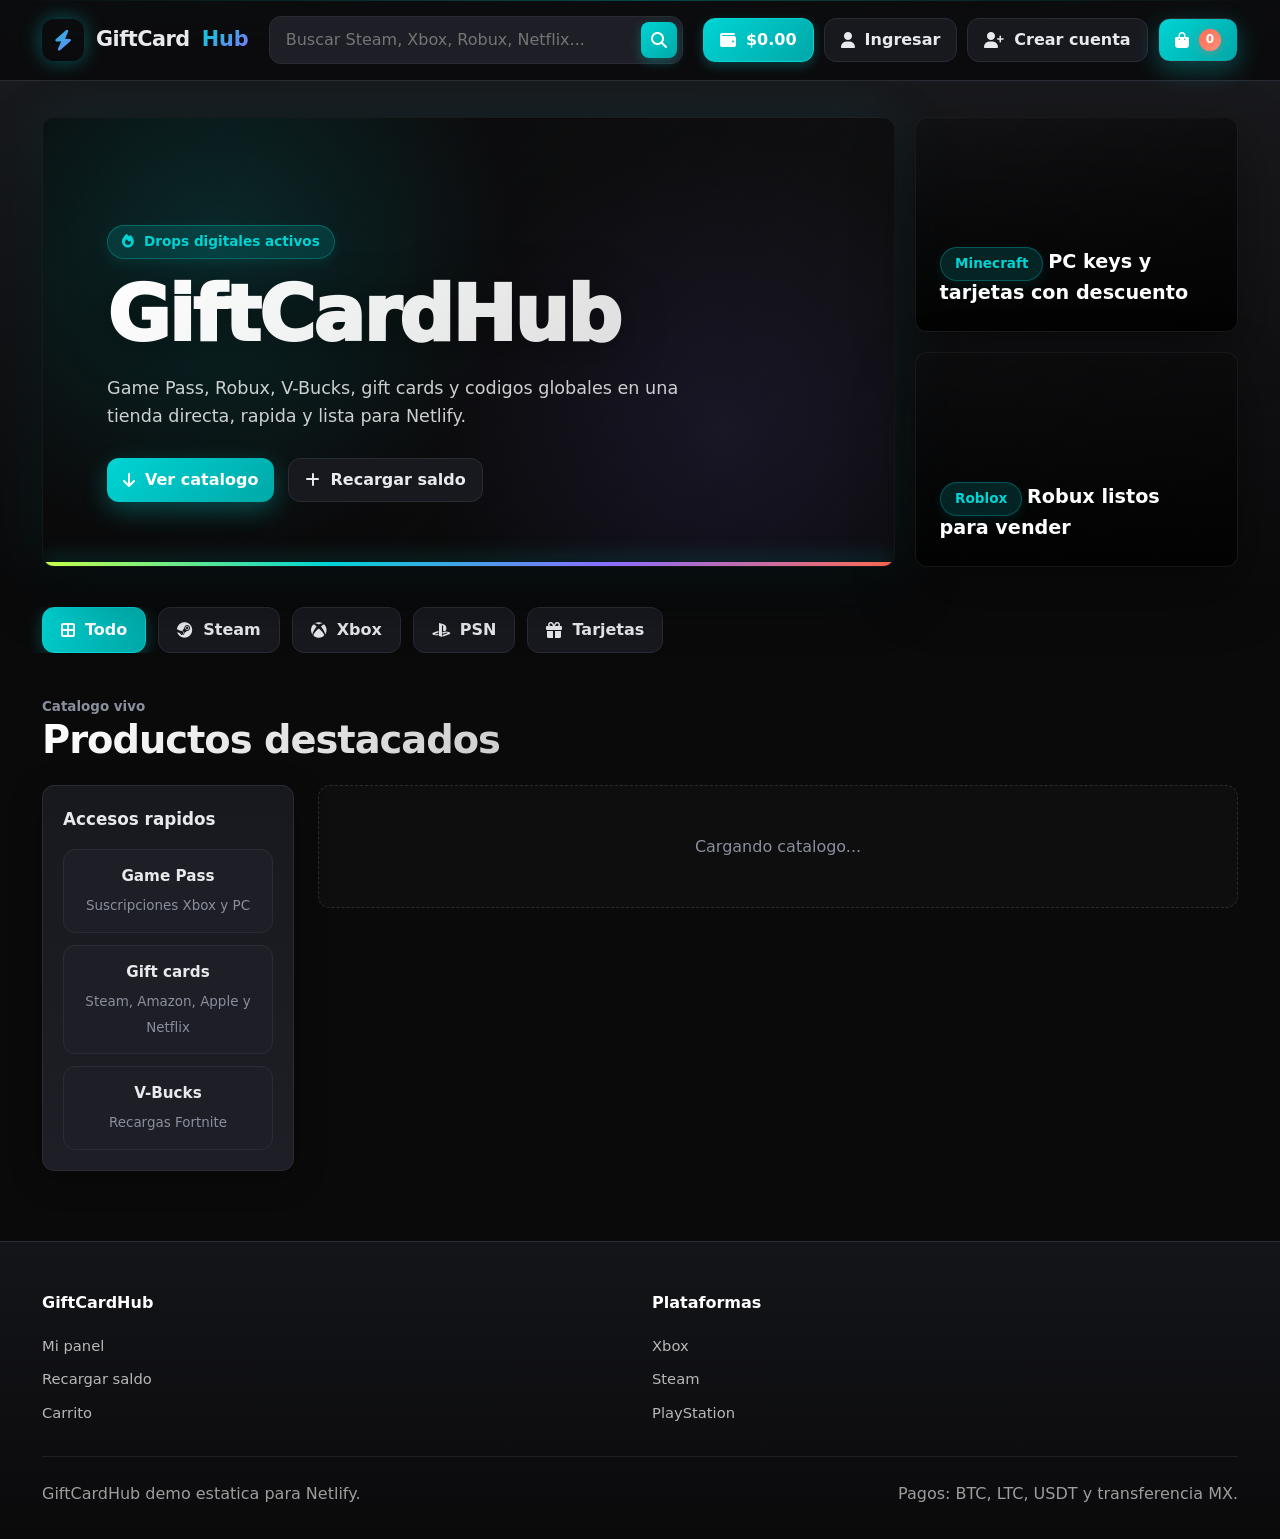
==== commit 26f17b12: "Rediseño completo de interfaz con tema oscuro moderno - Reemplazo total del esquema de colores a un " ====
--- a/index.html
+++ b/index.html
@@ -6,23 +6,24 @@
     <title>GiftCardHub | Game passes y tarjetas</title>
     <style>
 :root {
-    --ink: #121318;
-    --ink-soft: #242833;
-    --paper: #f7f8fb;
-    --surface: #ffffff;
-    --surface-2: #eef2f7;
-    --line: #dce2ea;
-    --muted: #647085;
-    --cyan: #00a6a6;
-    --cyan-dark: #007f83;
-    --lime: #b7f13d;
-    --coral: #ff5a3c;
-    --violet: #7257ff;
-    --gold: #ffbe3d;
-    --green: #12a66a;
-    --danger: #df2f2f;
-    --radius: 8px;
-    --shadow: 0 18px 45px rgba(18, 19, 24, 0.12);
+    --ink: #0a0a0b;
+    --ink-soft: #14151a;
+    --paper: #0f1014;
+    --surface: #18191f;
+    --surface-2: #1e1f26;
+    --line: #2a2c35;
+    --muted: #8a8f9e;
+    --cyan: #00d4d4;
+    --cyan-dark: #00a8a8;
+    --lime: #c9ff47;
+    --coral: #ff6b52;
+    --violet: #8b6dff;
+    --gold: #ffd552;
+    --green: #1aff7a;
+    --danger: #ff4747;
+    --radius: 12px;
+    --shadow: 0 24px 60px rgba(0, 0, 0, 0.4);
+    --shadow-glow: 0 0 40px rgba(0, 212, 212, 0.15);
     --font: Inter, ui-sans-serif, system-ui, -apple-system, BlinkMacSystemFont, "Segoe UI", sans-serif;
 }
 
@@ -40,9 +41,9 @@
 body {
     min-height: 100vh;
     background: var(--paper);
-    color: var(--ink);
+    color: #e8e9ed;
     font-family: var(--font);
-    line-height: 1.5;
+    line-height: 1.6;
 }
 
 img {
@@ -88,24 +89,37 @@
 .page-shell {
     min-height: 100vh;
     background:
-        linear-gradient(180deg, rgba(255, 255, 255, 0.82), rgba(247, 248, 251, 1) 520px),
-        radial-gradient(circle at 12% 0%, rgba(0, 166, 166, 0.16), transparent 28%),
-        radial-gradient(circle at 86% 12%, rgba(255, 90, 60, 0.14), transparent 25%);
+        linear-gradient(180deg, rgba(15, 16, 20, 0.95), rgba(10, 10, 11, 1) 600px),
+        radial-gradient(circle at 12% 0%, rgba(0, 212, 212, 0.08), transparent 35%),
+        radial-gradient(circle at 86% 12%, rgba(255, 107, 82, 0.06), transparent 30%),
+        radial-gradient(circle at 50% 50%, rgba(139, 109, 255, 0.03), transparent 50%);
+    position: relative;
+}
+
+.page-shell::before {
+    content: "";
+    position: fixed;
+    top: 0;
+    left: 0;
+    right: 0;
+    height: 1px;
+    background: linear-gradient(90deg, transparent, rgba(0, 212, 212, 0.3), transparent);
+    z-index: 100;
 }
 
 .dk-header {
     position: sticky;
     top: 0;
     z-index: 20;
-    background: rgba(255, 255, 255, 0.9);
+    background: rgba(10, 10, 11, 0.85);
     border-bottom: 1px solid var(--line);
-    backdrop-filter: blur(18px);
+    backdrop-filter: blur(20px) saturate(180%);
 }
 
 .header-inner {
     max-width: 1240px;
     margin: 0 auto;
-    padding: 14px 22px;
+    padding: 16px 22px;
     display: grid;
     grid-template-columns: auto minmax(220px, 1fr) auto;
     gap: 20px;
@@ -115,24 +129,29 @@
 .brand {
     display: inline-flex;
     align-items: center;
-    gap: 10px;
+    gap: 12px;
     font-weight: 900;
-    font-size: 1.22rem;
+    font-size: 1.3rem;
+    letter-spacing: -0.5px;
 }
 
 .brand-mark {
-    width: 38px;
-    height: 38px;
+    width: 42px;
+    height: 42px;
     border-radius: var(--radius);
     display: grid;
     place-items: center;
-    color: var(--ink);
+    color: #0a0a0b;
     background: linear-gradient(135deg, var(--lime), var(--cyan));
-    box-shadow: inset 0 -2px 0 rgba(0, 0, 0, 0.1);
+    box-shadow: 0 0 20px rgba(0, 212, 212, 0.4), inset 0 -2px 0 rgba(0, 0, 0, 0.2);
 }
 
 .brand span {
-    color: var(--cyan-dark);
+    color: var(--cyan);
+    background: linear-gradient(135deg, var(--cyan), var(--violet));
+    -webkit-background-clip: text;
+    -webkit-text-fill-color: transparent;
+    background-clip: text;
 }
 
 .search-container,
@@ -142,32 +161,41 @@
 
 .search-input {
     width: 100%;
-    min-height: 46px;
+    min-height: 48px;
     border: 1px solid var(--line);
     border-radius: var(--radius);
-    background: var(--surface);
-    color: var(--ink);
+    background: var(--surface-2);
+    color: #e8e9ed;
     padding: 0 46px 0 16px;
     outline: none;
+    transition: all 0.2s ease;
 }
 
 .search-input:focus {
     border-color: var(--cyan);
-    box-shadow: 0 0 0 4px rgba(0, 166, 166, 0.12);
+    box-shadow: 0 0 0 3px rgba(0, 212, 212, 0.15), 0 0 20px rgba(0, 212, 212, 0.1);
+    background: var(--surface);
 }
 
 .search-icon-btn {
     position: absolute;
     right: 6px;
     top: 6px;
-    width: 34px;
-    height: 34px;
+    width: 36px;
+    height: 36px;
     border: 0;
-    border-radius: 7px;
+    border-radius: 8px;
     display: grid;
     place-items: center;
-    background: var(--ink);
-    color: var(--surface);
+    background: linear-gradient(135deg, var(--cyan), var(--cyan-dark));
+    color: #ffffff;
+    box-shadow: 0 4px 12px rgba(0, 212, 212, 0.3);
+    transition: all 0.2s ease;
+}
+
+.search-icon-btn:hover {
+    transform: scale(1.05);
+    box-shadow: 0 6px 16px rgba(0, 212, 212, 0.4);
 }
 
 .user-actions,
@@ -185,82 +213,103 @@
 .submit-btn {
     border: 0;
     border-radius: var(--radius);
-    min-height: 42px;
+    min-height: 44px;
     display: inline-flex;
     align-items: center;
     justify-content: center;
-    gap: 9px;
+    gap: 10px;
     font-weight: 800;
-    transition: transform 160ms ease, box-shadow 160ms ease, background-color 160ms ease, border-color 160ms ease;
+    padding: 0 16px;
+    transition: all 0.2s cubic-bezier(0.4, 0, 0.2, 1);
 }
 
 .header-pill-btn,
 .icon-pill {
-    padding: 0 14px;
+    padding: 0 16px;
     border: 1px solid var(--line);
     background: var(--surface);
-    color: var(--ink);
+    color: #e8e9ed;
+}
+
+.header-pill-btn:hover,
+.icon-pill:hover {
+    background: var(--surface-2);
+    border-color: var(--cyan);
+    transform: translateY(-2px);
+    box-shadow: 0 4px 12px rgba(0, 212, 212, 0.15);
 }
 
 .btn-wallet {
-    background: var(--ink);
-    color: var(--surface);
-    border-color: var(--ink);
+    background: linear-gradient(135deg, var(--cyan), var(--cyan-dark));
+    color: #ffffff;
+    border-color: var(--cyan);
+    box-shadow: 0 4px 12px rgba(0, 212, 212, 0.25);
+}
+
+.btn-wallet:hover {
+    box-shadow: 0 6px 16px rgba(0, 212, 212, 0.35);
+    transform: translateY(-2px);
 }
 
 .btn-cart,
 .cta-button,
 .submit-btn {
-    background: var(--cyan);
+    background: linear-gradient(135deg, var(--cyan), var(--cyan-dark));
     color: #ffffff;
-    box-shadow: 0 10px 22px rgba(0, 166, 166, 0.24);
+    box-shadow: 0 8px 24px rgba(0, 212, 212, 0.3);
+}
+
+.btn-cart:hover,
+.cta-button:hover,
+.submit-btn:hover {
+    box-shadow: 0 12px 32px rgba(0, 212, 212, 0.4);
+    transform: translateY(-2px);
 }
 
 .btn-ghost,
 .button-secondary {
     background: var(--surface);
-    color: var(--ink);
+    color: #e8e9ed;
     border: 1px solid var(--line);
+}
+
+.btn-ghost:hover,
+.button-secondary:hover {
+    background: var(--surface-2);
+    border-color: var(--muted);
+    transform: translateY(-2px);
 }
 
 .btn-cart {
     position: relative;
-    padding: 0 15px;
+    padding: 0 16px;
 }
 
 .cart-badge {
-    min-width: 21px;
-    height: 21px;
+    min-width: 22px;
+    height: 22px;
     border-radius: 999px;
     display: grid;
     place-items: center;
-    padding: 0 6px;
-    background: var(--coral);
+    padding: 0 7px;
+    background: linear-gradient(135deg, var(--coral), #ff8f7a);
     color: #ffffff;
-    font-size: 0.72rem;
+    font-size: 0.75rem;
     font-weight: 900;
-}
-
-.header-pill-btn:hover,
-.icon-pill:hover,
-.cta-button:hover,
-.button-secondary:hover,
-.btn-card-add:hover,
-.submit-btn:hover {
-    transform: translateY(-1px);
+    box-shadow: 0 2px 8px rgba(255, 107, 82, 0.4);
 }
 
 .hero-wrapper {
     max-width: 1240px;
     margin: 0 auto;
-    padding: 28px 22px 16px;
+    padding: 36px 22px 20px;
 }
 
 .hero-grid {
-    min-height: 390px;
+    min-height: 450px;
     display: grid;
     grid-template-columns: minmax(0, 1.45fr) minmax(280px, 0.55fr);
-    gap: 16px;
+    gap: 20px;
 }
 
 .hero-main {
@@ -269,20 +318,34 @@
     border-radius: var(--radius);
     color: #ffffff;
     background:
-        linear-gradient(90deg, rgba(18, 19, 24, 0.9) 0%, rgba(18, 19, 24, 0.64) 48%, rgba(18, 19, 24, 0.16) 100%),
+        linear-gradient(135deg, rgba(10, 10, 11, 0.95) 0%, rgba(10, 10, 11, 0.75) 50%, rgba(10, 10, 11, 0.3) 100%),
         url("promo1.jpg") center / cover;
-    padding: clamp(28px, 5vw, 58px);
+    padding: clamp(32px, 5vw, 64px);
     display: flex;
     align-items: flex-end;
-    box-shadow: var(--shadow);
+    box-shadow: var(--shadow), 0 0 60px rgba(0, 212, 212, 0.1);
+    border: 1px solid rgba(255, 255, 255, 0.05);
+}
+
+.hero-main::before {
+    content: "";
+    position: absolute;
+    top: 0;
+    left: 0;
+    right: 0;
+    bottom: 0;
+    background: radial-gradient(circle at 20% 30%, rgba(0, 212, 212, 0.15), transparent 40%),
+                radial-gradient(circle at 80% 70%, rgba(139, 109, 255, 0.1), transparent 40%);
+    pointer-events: none;
 }
 
 .hero-main::after {
     content: "";
     position: absolute;
     inset: auto 0 0 0;
-    height: 7px;
-    background: linear-gradient(90deg, var(--lime), var(--cyan), var(--coral), var(--violet));
+    height: 4px;
+    background: linear-gradient(90deg, var(--lime), var(--cyan), var(--violet), var(--coral));
+    box-shadow: 0 -2px 20px rgba(0, 212, 212, 0.5);
 }
 
 .hero-text {
@@ -296,74 +359,107 @@
     width: fit-content;
     display: inline-flex;
     align-items: center;
-    gap: 8px;
-    min-height: 30px;
-    padding: 0 11px;
+    gap: 10px;
+    min-height: 34px;
+    padding: 0 14px;
     border-radius: 999px;
-    background: rgba(255, 255, 255, 0.13);
-    color: #ffffff;
+    background: rgba(0, 212, 212, 0.15);
+    backdrop-filter: blur(10px);
+    border: 1px solid rgba(0, 212, 212, 0.3);
+    color: var(--cyan);
     font-weight: 800;
-    font-size: 0.82rem;
+    font-size: 0.85rem;
+    box-shadow: 0 4px 12px rgba(0, 212, 212, 0.1);
 }
 
 .hero-text h1 {
-    margin-top: 14px;
-    font-size: clamp(2.35rem, 6vw, 5.7rem);
-    line-height: 0.95;
+    margin-top: 18px;
+    font-size: clamp(2.8rem, 6vw, 5.7rem);
+    line-height: 1;
     max-width: 760px;
+    font-weight: 950;
+    letter-spacing: -2px;
+    background: linear-gradient(135deg, #ffffff 0%, rgba(255, 255, 255, 0.85) 100%);
+    -webkit-background-clip: text;
+    -webkit-text-fill-color: transparent;
+    background-clip: text;
+    filter: drop-shadow(0 4px 20px rgba(0, 0, 0, 0.5));
 }
 
 .hero-text p {
     max-width: 590px;
-    margin-top: 16px;
-    color: rgba(255, 255, 255, 0.84);
-    font-size: 1.06rem;
+    margin-top: 20px;
+    color: rgba(255, 255, 255, 0.8);
+    font-size: 1.1rem;
+    line-height: 1.6;
 }
 
 .hero-actions {
-    margin-top: 24px;
+    margin-top: 28px;
     display: flex;
     flex-wrap: wrap;
-    gap: 10px;
+    gap: 14px;
 }
 
 .hero-side {
     display: grid;
-    gap: 16px;
+    gap: 20px;
 }
 
 .hero-promo {
-    min-height: 180px;
+    min-height: 190px;
     border-radius: var(--radius);
     overflow: hidden;
     display: flex;
     align-items: flex-end;
-    padding: 20px;
+    padding: 24px;
     color: #ffffff;
     background-size: cover;
     background-position: center;
     box-shadow: var(--shadow);
+    border: 1px solid rgba(255, 255, 255, 0.05);
+    transition: all 0.3s ease;
+    position: relative;
+}
+
+.hero-promo::before {
+    content: "";
+    position: absolute;
+    inset: 0;
+    background: linear-gradient(180deg, transparent 0%, rgba(0, 0, 0, 0.8) 100%);
+    pointer-events: none;
+}
+
+.hero-promo:hover {
+    transform: translateY(-4px);
+    box-shadow: 0 20px 50px rgba(0, 0, 0, 0.5);
+}
+
+.hero-promo > div {
+    position: relative;
+    z-index: 1;
 }
 
 .hero-promo strong {
-    font-size: 1.25rem;
-    line-height: 1.1;
+    font-size: 1.2rem;
+    line-height: 1.2;
+    font-weight: 800;
 }
 
 .promo-1 {
-    background-image: linear-gradient(180deg, rgba(18, 19, 24, 0.04), rgba(18, 19, 24, 0.86)), url("promo1.jpg");
+    background-image: linear-gradient(135deg, rgba(10, 10, 11, 0.4), rgba(10, 10, 11, 0.9)), url("promo1.jpg");
 }
 
 .promo-2 {
-    background-image: linear-gradient(180deg, rgba(18, 19, 24, 0.04), rgba(18, 19, 24, 0.86)), url("promo2.jpg");
+    background-image: linear-gradient(135deg, rgba(10, 10, 11, 0.4), rgba(10, 10, 11, 0.9)), url("promo2.jpg");
 }
 
 .platform-bar {
     max-width: 1240px;
-    margin: 14px auto 10px;
+    margin: 20px auto 16px;
     padding: 0 22px;
     display: flex;
-    gap: 10px;
+    gap: 12px;
     overflow-x: auto;
     scrollbar-width: none;
 }
@@ -376,26 +472,34 @@
     flex: 0 0 auto;
     border: 1px solid var(--line);
     background: var(--surface);
-    color: var(--ink);
-    min-height: 42px;
-    padding: 0 15px;
+    color: #e8e9ed;
+    min-height: 46px;
+    padding: 0 18px;
     border-radius: var(--radius);
     display: inline-flex;
     align-items: center;
-    gap: 8px;
-    font-weight: 800;
+    gap: 10px;
+    font-weight: 700;
+    transition: all 0.2s ease;
+}
+
+.platform-pill:hover {
+    background: var(--surface-2);
+    border-color: var(--cyan);
+    transform: translateY(-2px);
 }
 
 .platform-pill.active {
-    background: var(--ink);
-    border-color: var(--ink);
+    background: linear-gradient(135deg, var(--cyan), var(--cyan-dark));
+    border-color: var(--cyan);
     color: #ffffff;
+    box-shadow: 0 4px 16px rgba(0, 212, 212, 0.3);
 }
 
 .section-title,
 .shop-heading {
     max-width: 1240px;
-    margin: 26px auto 16px;
+    margin: 40px auto 24px;
     padding: 0 22px;
     display: flex;
     align-items: flex-end;
@@ -405,8 +509,14 @@
 
 .section-title h2,
 .shop-heading h2 {
-    font-size: clamp(1.55rem, 3vw, 2.25rem);
-    line-height: 1.05;
+    font-size: clamp(1.75rem, 3vw, 2.5rem);
+    line-height: 1.1;
+    font-weight: 900;
+    letter-spacing: -1px;
+    background: linear-gradient(135deg, #ffffff 0%, rgba(255, 255, 255, 0.8) 100%);
+    -webkit-background-clip: text;
+    -webkit-text-fill-color: transparent;
+    background-clip: text;
 }
 
 .shop-container {
@@ -418,7 +528,7 @@
 .shop-layout {
     display: grid;
     grid-template-columns: 252px minmax(0, 1fr);
-    gap: 18px;
+    gap: 24px;
     align-items: start;
 }
 
@@ -432,46 +542,60 @@
     background: var(--surface);
     border: 1px solid var(--line);
     border-radius: var(--radius);
-    box-shadow: 0 10px 30px rgba(18, 19, 24, 0.07);
+    box-shadow: 0 8px 32px rgba(0, 0, 0, 0.3);
 }
 
 .shop-panel {
     position: sticky;
-    top: 86px;
-    padding: 18px;
+    top: 90px;
+    padding: 20px;
+    background: linear-gradient(180deg, var(--surface) 0%, var(--surface-2) 100%);
+    border: 1px solid var(--line);
 }
 
 .shop-panel h3 {
-    font-size: 1rem;
-    margin-bottom: 12px;
+    font-size: 1.05rem;
+    margin-bottom: 16px;
+    font-weight: 800;
+    color: #e8e9ed;
 }
 
 .deal-list {
     display: grid;
-    gap: 10px;
+    gap: 12px;
 }
 
 .deal-chip {
     border: 1px solid var(--line);
     background: var(--surface-2);
     border-radius: var(--radius);
-    padding: 12px;
+    padding: 14px;
+    transition: all 0.2s ease;
+    cursor: pointer;
+}
+
+.deal-chip:hover {
+    background: var(--surface);
+    border-color: var(--cyan);
+    transform: translateX(4px);
 }
 
 .deal-chip strong {
     display: block;
     font-size: 0.95rem;
+    color: #e8e9ed;
+    margin-bottom: 4px;
 }
 
 .deal-chip span {
     color: var(--muted);
-    font-size: 0.86rem;
+    font-size: 0.84rem;
 }
 
 .products-grid {
     display: grid;
-    grid-template-columns: repeat(auto-fill, minmax(214px, 1fr));
-    gap: 16px;
+    grid-template-columns: repeat(auto-fill, minmax(220px, 1fr));
+    gap: 20px;
 }
 
 .product-card {
@@ -482,46 +606,49 @@
     border-radius: var(--radius);
     display: flex;
     flex-direction: column;
-    min-height: 420px;
-    transition: transform 160ms ease, box-shadow 160ms ease, border-color 160ms ease;
+    min-height: 440px;
+    transition: all 0.3s cubic-bezier(0.4, 0, 0.2, 1);
 }
 
 .product-card:hover {
-    transform: translateY(-3px);
-    border-color: rgba(0, 166, 166, 0.5);
-    box-shadow: var(--shadow);
+    transform: translateY(-6px);
+    border-color: rgba(0, 212, 212, 0.4);
+    box-shadow: 0 16px 48px rgba(0, 0, 0, 0.4), 0 0 30px rgba(0, 212, 212, 0.1);
 }
 
 .discount-badge {
     position: absolute;
     z-index: 2;
-    top: 12px;
-    left: 12px;
-    min-height: 28px;
-    padding: 0 10px;
+    top: 14px;
+    left: 14px;
+    min-height: 30px;
+    padding: 0 12px;
     display: inline-flex;
     align-items: center;
     border-radius: 999px;
-    background: var(--coral);
+    background: linear-gradient(135deg, var(--coral), #ff8f7a);
     color: #ffffff;
     font-weight: 900;
-    font-size: 0.78rem;
+    font-size: 0.8rem;
+    box-shadow: 0 4px 12px rgba(255, 107, 82, 0.4);
 }
 
 .stock-badge {
     position: absolute;
     z-index: 2;
-    top: 12px;
-    right: 12px;
-    min-height: 28px;
-    padding: 0 10px;
+    top: 14px;
+    right: 14px;
+    min-height: 30px;
+    padding: 0 12px;
     display: inline-flex;
     align-items: center;
     border-radius: 999px;
-    background: rgba(18, 19, 24, 0.84);
+    background: rgba(10, 10, 11, 0.9);
+    backdrop-filter: blur(10px);
     color: #ffffff;
     font-weight: 800;
-    font-size: 0.76rem;
+    font-size: 0.78rem;
+    border: 1px solid rgba(255, 255, 255, 0.1);
 }
 
 .product-image {
@@ -529,22 +656,31 @@
     aspect-ratio: 4 / 5;
     background: var(--surface-2);
     overflow: hidden;
+    position: relative;
+}
+
+.product-image::after {
+    content: "";
+    position: absolute;
+    inset: 0;
+    background: linear-gradient(180deg, transparent 0%, rgba(0, 0, 0, 0.3) 100%);
+    pointer-events: none;
 }
 
 .product-image img {
     width: 100%;
     height: 100%;
     object-fit: cover;
-    transition: transform 240ms ease;
+    transition: transform 400ms cubic-bezier(0.4, 0, 0.2, 1);
 }
 
 .product-card:hover .product-image img {
-    transform: scale(1.035);
+    transform: scale(1.08);
 }
 
 .product-info {
     flex: 1;
-    padding: 14px;
+    padding: 16px;
     display: flex;
     flex-direction: column;
     justify-content: space-between;
@@ -552,17 +688,18 @@
 }
 
 .product-name {
-    min-height: 48px;
-    color: var(--ink);
-    font-weight: 900;
-    line-height: 1.2;
+    min-height: 52px;
+    color: #e8e9ed;
+    font-weight: 800;
+    line-height: 1.3;
     overflow-wrap: anywhere;
+    font-size: 0.95rem;
 }
 
 .product-platform {
     margin-top: 8px;
     color: var(--muted);
-    font-size: 0.86rem;
+    font-size: 0.82rem;
     display: flex;
     align-items: center;
     gap: 7px;
@@ -570,11 +707,11 @@
 
 .card-footer {
     border-top: 1px solid var(--line);
-    padding-top: 12px;
+    padding-top: 14px;
     display: flex;
     justify-content: space-between;
     align-items: center;
-    gap: 10px;
+    gap: 12px;
 }
 
 .price-box {
@@ -585,74 +722,95 @@
 .price-old {
     color: var(--muted);
     text-decoration: line-through;
-    font-size: 0.82rem;
+    font-size: 0.8rem;
 }
 
 .price-new {
-    color: var(--ink);
-    font-size: 1.28rem;
+    color: var(--cyan);
+    font-size: 1.35rem;
     font-weight: 950;
+    text-shadow: 0 0 20px rgba(0, 212, 212, 0.3);
 }
 
 .btn-card-add {
-    flex: 0 0 44px;
-    width: 44px;
-    height: 44px;
-    background: var(--ink);
+    flex: 0 0 46px;
+    width: 46px;
+    height: 46px;
+    background: linear-gradient(135deg, var(--cyan), var(--cyan-dark));
     color: #ffffff;
+    border-radius: var(--radius);
+    box-shadow: 0 4px 12px rgba(0, 212, 212, 0.3);
+    transition: all 0.2s ease;
+}
+
+.btn-card-add:hover {
+    box-shadow: 0 6px 18px rgba(0, 212, 212, 0.45);
+    transform: translateY(-2px) scale(1.05);
 }
 
 .empty-state {
     grid-column: 1 / -1;
-    padding: 34px;
+    padding: 48px;
     border: 1px dashed var(--line);
     border-radius: var(--radius);
     color: var(--muted);
     text-align: center;
-    background: rgba(255, 255, 255, 0.7);
+    background: rgba(255, 255, 255, 0.02);
 }
 
 .shop-footer,
 .big-footer {
     margin-top: 70px;
-    background: var(--ink);
+    background: linear-gradient(180deg, var(--ink-soft) 0%, var(--ink) 100%);
     color: #ffffff;
+    border-top: 1px solid var(--line);
 }
 
 .footer-content-wrapper {
     max-width: 1240px;
     margin: 0 auto;
-    padding: 32px 22px;
+    padding: 48px 22px 32px;
 }
 
 .footer-grid-promos,
 .footer-columns {
     display: grid;
     grid-template-columns: repeat(auto-fit, minmax(180px, 1fr));
-    gap: 18px;
+    gap: 24px;
 }
 
 .footer-bottom {
-    border-top: 1px solid rgba(255, 255, 255, 0.12);
-    margin-top: 26px;
-    padding-top: 20px;
+    border-top: 1px solid rgba(255, 255, 255, 0.08);
+    margin-top: 32px;
+    padding-top: 24px;
     display: flex;
     justify-content: space-between;
     gap: 18px;
     flex-wrap: wrap;
-    color: rgba(255, 255, 255, 0.72);
+    color: rgba(255, 255, 255, 0.6);
 }
 
 .footer-link-list {
     display: grid;
-    gap: 8px;
-    color: rgba(255, 255, 255, 0.72);
+    gap: 10px;
+    color: rgba(255, 255, 255, 0.7);
     font-size: 0.92rem;
 }
 
 .footer-link-list h4 {
     color: #ffffff;
-    margin-bottom: 5px;
+    margin-bottom: 8px;
+    font-weight: 800;
+    font-size: 1rem;
+}
+
+.footer-link-list a {
+    color: rgba(255, 255, 255, 0.7);
+    transition: color 0.2s ease;
+}
+
+.footer-link-list a:hover {
+    color: var(--cyan);
 }
 
 .admin-body,
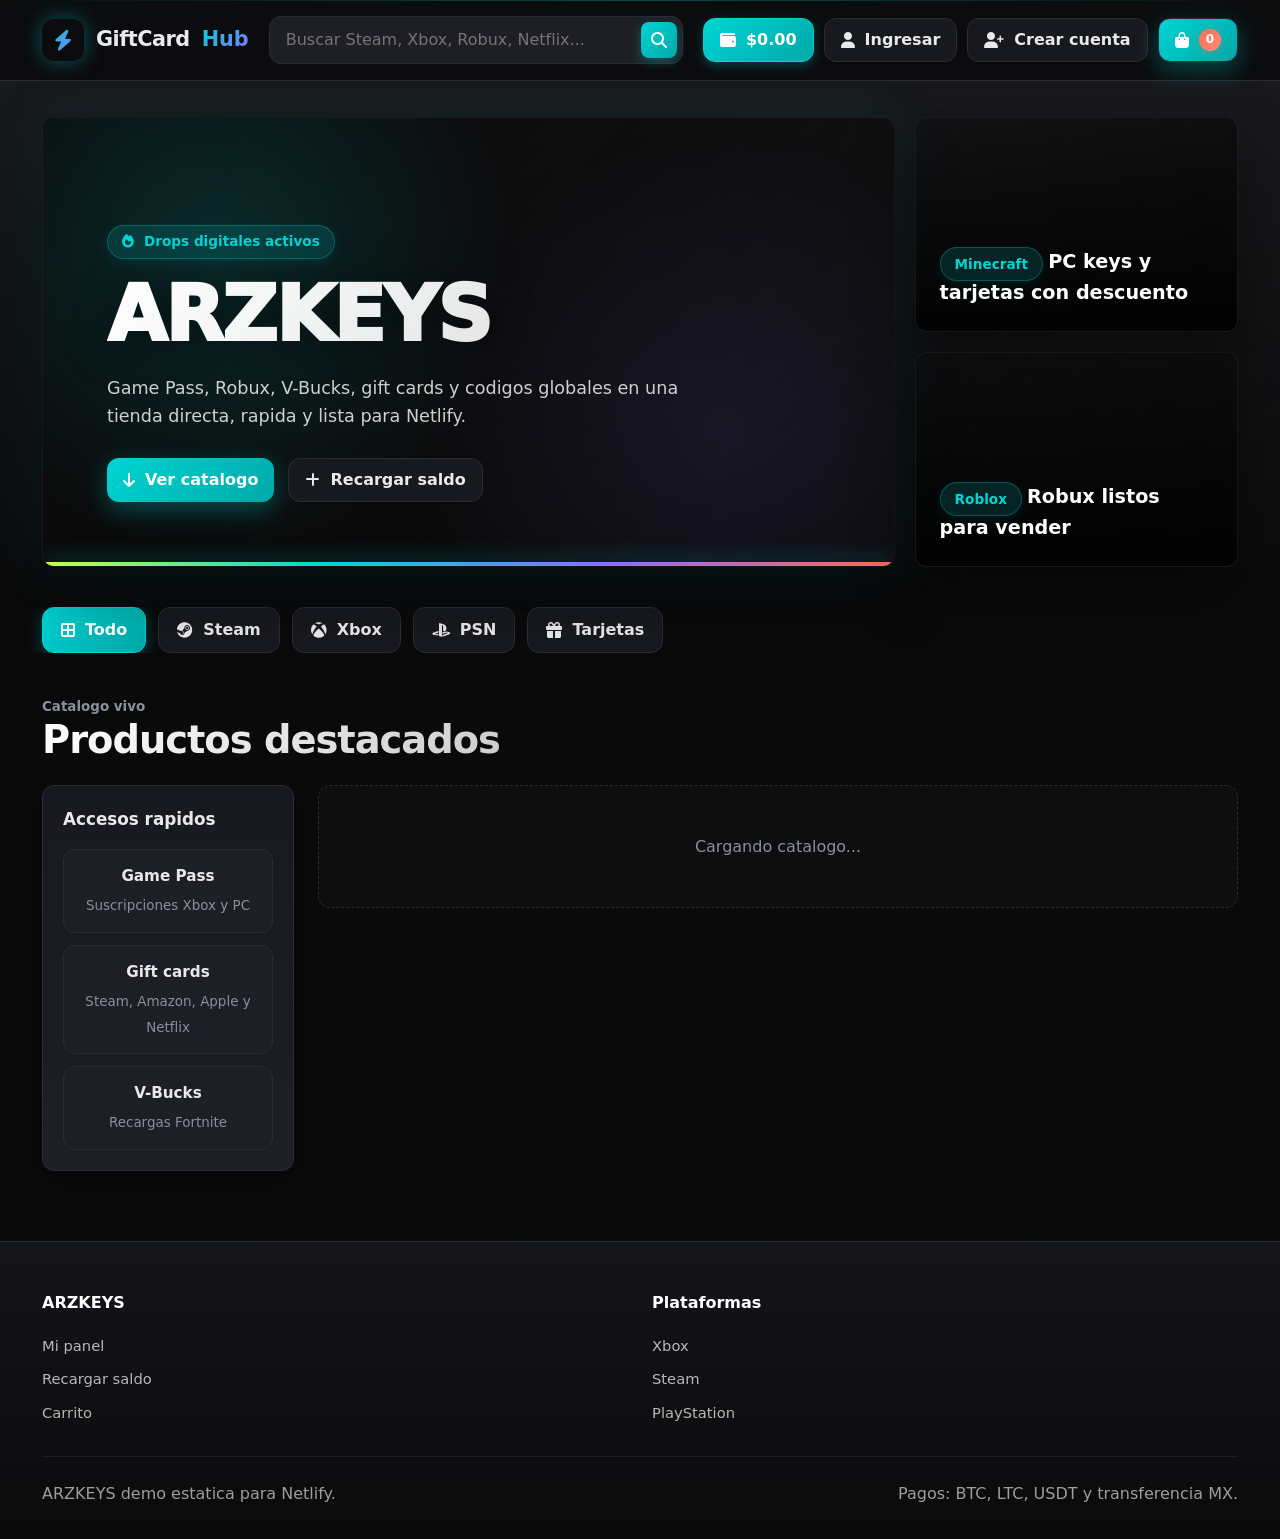
==== commit b6a6cfb2: "update branch" ====
--- a/index.html
+++ b/index.html
@@ -3,7 +3,7 @@
 <head>
     <meta charset="UTF-8">
     <meta name="viewport" content="width=device-width, initial-scale=1.0">
-    <title>GiftCardHub | Game passes y tarjetas</title>
+    <title>ARZKEYS | Game passes y tarjetas</title>
     <style>
 :root {
     --ink: #0a0a0b;
@@ -1681,7 +1681,7 @@
 <body class="page-shell">
     <header class="dk-header">
         <div class="header-inner">
-            <a href="index.html" class="brand" aria-label="GiftCardHub">
+            <a href="index.html" class="brand" aria-label="ARZKEYS">
                 <span class="brand-mark"><i class="fa-solid fa-bolt"></i></span>
                 GiftCard<span>Hub</span>
             </a>
@@ -1719,7 +1719,7 @@
             <div class="hero-main">
                 <div class="hero-text">
                     <span class="hero-tag"><i class="fa-solid fa-fire"></i> Drops digitales activos</span>
-                    <h1>GiftCardHub</h1>
+                    <h1>ARZKEYS</h1>
                     <p>Game Pass, Robux, V-Bucks, gift cards y codigos globales en una tienda directa, rapida y lista para Netlify.</p>
                     <div class="hero-actions">
                         <a href="#catalogo" class="cta-button"><i class="fa-solid fa-arrow-down"></i> Ver catalogo</a>
@@ -1791,7 +1791,7 @@
         <div class="footer-content-wrapper">
             <div class="footer-columns">
                 <div class="footer-link-list">
-                    <h4>GiftCardHub</h4>
+                    <h4>ARZKEYS</h4>
                     <a href="dashboard.html">Mi panel</a>
                     <a href="topup.html">Recargar saldo</a>
                     <a href="checkout.html">Carrito</a>
@@ -1804,15 +1804,15 @@
                 </div>
             </div>
             <div class="footer-bottom">
-                <span>GiftCardHub demo estatica para Netlify.</span>
+                <span>ARZKEYS demo estatica para Netlify.</span>
                 <span>Pagos: BTC, LTC, USDT y transferencia MX.</span>
             </div>
         </div>
     </footer>
     <script>
-window.GIFTCARDHUB_POCKETBASE = {
-    url: "https://giftcardhubapi.duckdns.org",
-    adminEmail: "admin@giftcardhub.local"
+window.ARZKEYS_POCKETBASE = {
+    url: "https://arzkeysapi.duckdns.org",
+    adminEmail: "admin@arzkeys.local"
 };
     </script>
     <script>
@@ -1829,9 +1829,9 @@
         pendingPayment: "dk_pending_payment_v2"
     };
 
-    const SUPABASE_CONFIG = window.GIFTCARDHUB_SUPABASE || {};
-    const POCKETBASE_CONFIG = window.GIFTCARDHUB_POCKETBASE || {};
-    const PB_AUTH_KEY = "giftcardhub_pb_auth_v1";
+    const SUPABASE_CONFIG = window.ARZKEYS_SUPABASE || {};
+    const POCKETBASE_CONFIG = window.ARZKEYS_POCKETBASE || {};
+    const PB_AUTH_KEY = "arzkeys_pb_auth_v1";
     let supabaseClient = null;
 
     function hasSupabase() {
@@ -2570,7 +2570,7 @@
 
     async function loginAdmin(password) {
         if (hasPocketBase()) {
-            const adminEmail = normalizeEmail(POCKETBASE_CONFIG.adminEmail || "admin@giftcardhub.local");
+            const adminEmail = normalizeEmail(POCKETBASE_CONFIG.adminEmail || "admin@arzkeys.local");
             const data = await pbRequest("/api/collections/users/auth-with-password", {
                 method: "POST",
                 body: JSON.stringify({
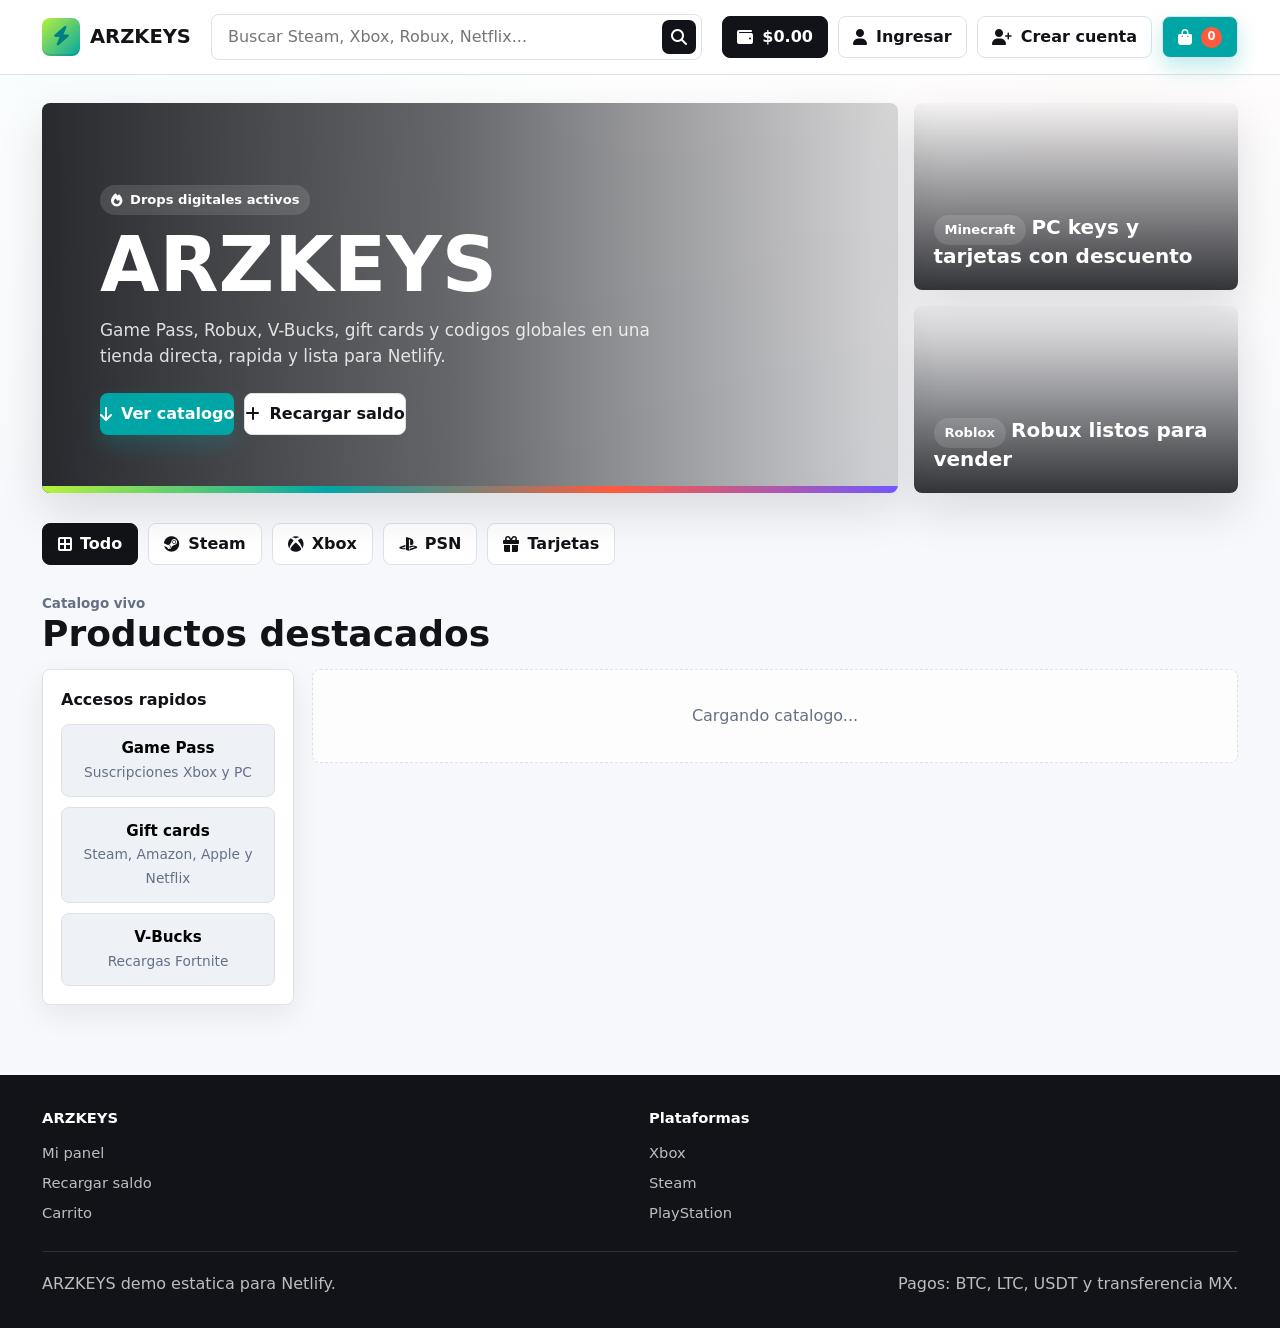
==== commit f69968d6: "update branch" ====
--- a/index.html
+++ b/index.html
@@ -6,24 +6,23 @@
     <title>ARZKEYS | Game passes y tarjetas</title>
     <style>
 :root {
-    --ink: #0a0a0b;
-    --ink-soft: #14151a;
-    --paper: #0f1014;
-    --surface: #18191f;
-    --surface-2: #1e1f26;
-    --line: #2a2c35;
-    --muted: #8a8f9e;
-    --cyan: #00d4d4;
-    --cyan-dark: #00a8a8;
-    --lime: #c9ff47;
-    --coral: #ff6b52;
-    --violet: #8b6dff;
-    --gold: #ffd552;
-    --green: #1aff7a;
-    --danger: #ff4747;
-    --radius: 12px;
-    --shadow: 0 24px 60px rgba(0, 0, 0, 0.4);
-    --shadow-glow: 0 0 40px rgba(0, 212, 212, 0.15);
+    --ink: #121318;
+    --ink-soft: #242833;
+    --paper: #f7f8fb;
+    --surface: #ffffff;
+    --surface-2: #eef2f7;
+    --line: #dce2ea;
+    --muted: #647085;
+    --cyan: #00a6a6;
+    --cyan-dark: #007f83;
+    --lime: #b7f13d;
+    --coral: #ff5a3c;
+    --violet: #7257ff;
+    --gold: #ffbe3d;
+    --green: #12a66a;
+    --danger: #df2f2f;
+    --radius: 8px;
+    --shadow: 0 18px 45px rgba(18, 19, 24, 0.12);
     --font: Inter, ui-sans-serif, system-ui, -apple-system, BlinkMacSystemFont, "Segoe UI", sans-serif;
 }
 
@@ -41,9 +40,9 @@
 body {
     min-height: 100vh;
     background: var(--paper);
-    color: #e8e9ed;
+    color: var(--ink);
     font-family: var(--font);
-    line-height: 1.6;
+    line-height: 1.5;
 }
 
 img {
@@ -89,37 +88,24 @@
 .page-shell {
     min-height: 100vh;
     background:
-        linear-gradient(180deg, rgba(15, 16, 20, 0.95), rgba(10, 10, 11, 1) 600px),
-        radial-gradient(circle at 12% 0%, rgba(0, 212, 212, 0.08), transparent 35%),
-        radial-gradient(circle at 86% 12%, rgba(255, 107, 82, 0.06), transparent 30%),
-        radial-gradient(circle at 50% 50%, rgba(139, 109, 255, 0.03), transparent 50%);
-    position: relative;
-}
-
-.page-shell::before {
-    content: "";
-    position: fixed;
-    top: 0;
-    left: 0;
-    right: 0;
-    height: 1px;
-    background: linear-gradient(90deg, transparent, rgba(0, 212, 212, 0.3), transparent);
-    z-index: 100;
+        linear-gradient(180deg, rgba(255, 255, 255, 0.82), rgba(247, 248, 251, 1) 520px),
+        radial-gradient(circle at 12% 0%, rgba(0, 166, 166, 0.16), transparent 28%),
+        radial-gradient(circle at 86% 12%, rgba(255, 90, 60, 0.14), transparent 25%);
 }
 
 .dk-header {
     position: sticky;
     top: 0;
     z-index: 20;
-    background: rgba(10, 10, 11, 0.85);
+    background: rgba(255, 255, 255, 0.9);
     border-bottom: 1px solid var(--line);
-    backdrop-filter: blur(20px) saturate(180%);
+    backdrop-filter: blur(18px);
 }
 
 .header-inner {
     max-width: 1240px;
     margin: 0 auto;
-    padding: 16px 22px;
+    padding: 14px 22px;
     display: grid;
     grid-template-columns: auto minmax(220px, 1fr) auto;
     gap: 20px;
@@ -129,29 +115,24 @@
 .brand {
     display: inline-flex;
     align-items: center;
-    gap: 12px;
+    gap: 10px;
     font-weight: 900;
-    font-size: 1.3rem;
-    letter-spacing: -0.5px;
+    font-size: 1.22rem;
 }
 
 .brand-mark {
-    width: 42px;
-    height: 42px;
+    width: 38px;
+    height: 38px;
     border-radius: var(--radius);
     display: grid;
     place-items: center;
-    color: #0a0a0b;
+    color: var(--ink);
     background: linear-gradient(135deg, var(--lime), var(--cyan));
-    box-shadow: 0 0 20px rgba(0, 212, 212, 0.4), inset 0 -2px 0 rgba(0, 0, 0, 0.2);
+    box-shadow: inset 0 -2px 0 rgba(0, 0, 0, 0.1);
 }
 
 .brand span {
-    color: var(--cyan);
-    background: linear-gradient(135deg, var(--cyan), var(--violet));
-    -webkit-background-clip: text;
-    -webkit-text-fill-color: transparent;
-    background-clip: text;
+    color: var(--cyan-dark);
 }
 
 .search-container,
@@ -161,41 +142,32 @@
 
 .search-input {
     width: 100%;
-    min-height: 48px;
+    min-height: 46px;
     border: 1px solid var(--line);
     border-radius: var(--radius);
-    background: var(--surface-2);
-    color: #e8e9ed;
+    background: var(--surface);
+    color: var(--ink);
     padding: 0 46px 0 16px;
     outline: none;
-    transition: all 0.2s ease;
 }
 
 .search-input:focus {
     border-color: var(--cyan);
-    box-shadow: 0 0 0 3px rgba(0, 212, 212, 0.15), 0 0 20px rgba(0, 212, 212, 0.1);
-    background: var(--surface);
+    box-shadow: 0 0 0 4px rgba(0, 166, 166, 0.12);
 }
 
 .search-icon-btn {
     position: absolute;
     right: 6px;
     top: 6px;
-    width: 36px;
-    height: 36px;
+    width: 34px;
+    height: 34px;
     border: 0;
-    border-radius: 8px;
+    border-radius: 7px;
     display: grid;
     place-items: center;
-    background: linear-gradient(135deg, var(--cyan), var(--cyan-dark));
-    color: #ffffff;
-    box-shadow: 0 4px 12px rgba(0, 212, 212, 0.3);
-    transition: all 0.2s ease;
-}
-
-.search-icon-btn:hover {
-    transform: scale(1.05);
-    box-shadow: 0 6px 16px rgba(0, 212, 212, 0.4);
+    background: var(--ink);
+    color: var(--surface);
 }
 
 .user-actions,
@@ -213,103 +185,82 @@
 .submit-btn {
     border: 0;
     border-radius: var(--radius);
-    min-height: 44px;
+    min-height: 42px;
     display: inline-flex;
     align-items: center;
     justify-content: center;
-    gap: 10px;
+    gap: 9px;
     font-weight: 800;
-    padding: 0 16px;
-    transition: all 0.2s cubic-bezier(0.4, 0, 0.2, 1);
+    transition: transform 160ms ease, box-shadow 160ms ease, background-color 160ms ease, border-color 160ms ease;
 }
 
 .header-pill-btn,
 .icon-pill {
-    padding: 0 16px;
+    padding: 0 14px;
     border: 1px solid var(--line);
     background: var(--surface);
-    color: #e8e9ed;
-}
-
-.header-pill-btn:hover,
-.icon-pill:hover {
-    background: var(--surface-2);
-    border-color: var(--cyan);
-    transform: translateY(-2px);
-    box-shadow: 0 4px 12px rgba(0, 212, 212, 0.15);
+    color: var(--ink);
 }
 
 .btn-wallet {
-    background: linear-gradient(135deg, var(--cyan), var(--cyan-dark));
-    color: #ffffff;
-    border-color: var(--cyan);
-    box-shadow: 0 4px 12px rgba(0, 212, 212, 0.25);
-}
-
-.btn-wallet:hover {
-    box-shadow: 0 6px 16px rgba(0, 212, 212, 0.35);
-    transform: translateY(-2px);
+    background: var(--ink);
+    color: var(--surface);
+    border-color: var(--ink);
 }
 
 .btn-cart,
 .cta-button,
 .submit-btn {
-    background: linear-gradient(135deg, var(--cyan), var(--cyan-dark));
+    background: var(--cyan);
     color: #ffffff;
-    box-shadow: 0 8px 24px rgba(0, 212, 212, 0.3);
-}
-
-.btn-cart:hover,
-.cta-button:hover,
-.submit-btn:hover {
-    box-shadow: 0 12px 32px rgba(0, 212, 212, 0.4);
-    transform: translateY(-2px);
+    box-shadow: 0 10px 22px rgba(0, 166, 166, 0.24);
 }
 
 .btn-ghost,
 .button-secondary {
     background: var(--surface);
-    color: #e8e9ed;
+    color: var(--ink);
     border: 1px solid var(--line);
-}
-
-.btn-ghost:hover,
-.button-secondary:hover {
-    background: var(--surface-2);
-    border-color: var(--muted);
-    transform: translateY(-2px);
 }
 
 .btn-cart {
     position: relative;
-    padding: 0 16px;
+    padding: 0 15px;
 }
 
 .cart-badge {
-    min-width: 22px;
-    height: 22px;
+    min-width: 21px;
+    height: 21px;
     border-radius: 999px;
     display: grid;
     place-items: center;
-    padding: 0 7px;
-    background: linear-gradient(135deg, var(--coral), #ff8f7a);
+    padding: 0 6px;
+    background: var(--coral);
     color: #ffffff;
-    font-size: 0.75rem;
+    font-size: 0.72rem;
     font-weight: 900;
-    box-shadow: 0 2px 8px rgba(255, 107, 82, 0.4);
+}
+
+.header-pill-btn:hover,
+.icon-pill:hover,
+.cta-button:hover,
+.button-secondary:hover,
+.btn-card-add:hover,
+.submit-btn:hover {
+    transform: translateY(-1px);
 }
 
 .hero-wrapper {
     max-width: 1240px;
     margin: 0 auto;
-    padding: 36px 22px 20px;
+    padding: 28px 22px 16px;
 }
 
 .hero-grid {
-    min-height: 450px;
+    min-height: 390px;
     display: grid;
     grid-template-columns: minmax(0, 1.45fr) minmax(280px, 0.55fr);
-    gap: 20px;
+    gap: 16px;
 }
 
 .hero-main {
@@ -318,34 +269,20 @@
     border-radius: var(--radius);
     color: #ffffff;
     background:
-        linear-gradient(135deg, rgba(10, 10, 11, 0.95) 0%, rgba(10, 10, 11, 0.75) 50%, rgba(10, 10, 11, 0.3) 100%),
+        linear-gradient(90deg, rgba(18, 19, 24, 0.9) 0%, rgba(18, 19, 24, 0.64) 48%, rgba(18, 19, 24, 0.16) 100%),
         url("promo1.jpg") center / cover;
-    padding: clamp(32px, 5vw, 64px);
+    padding: clamp(28px, 5vw, 58px);
     display: flex;
     align-items: flex-end;
-    box-shadow: var(--shadow), 0 0 60px rgba(0, 212, 212, 0.1);
-    border: 1px solid rgba(255, 255, 255, 0.05);
-}
-
-.hero-main::before {
-    content: "";
-    position: absolute;
-    top: 0;
-    left: 0;
-    right: 0;
-    bottom: 0;
-    background: radial-gradient(circle at 20% 30%, rgba(0, 212, 212, 0.15), transparent 40%),
-                radial-gradient(circle at 80% 70%, rgba(139, 109, 255, 0.1), transparent 40%);
-    pointer-events: none;
+    box-shadow: var(--shadow);
 }
 
 .hero-main::after {
     content: "";
     position: absolute;
     inset: auto 0 0 0;
-    height: 4px;
-    background: linear-gradient(90deg, var(--lime), var(--cyan), var(--violet), var(--coral));
-    box-shadow: 0 -2px 20px rgba(0, 212, 212, 0.5);
+    height: 7px;
+    background: linear-gradient(90deg, var(--lime), var(--cyan), var(--coral), var(--violet));
 }
 
 .hero-text {
@@ -359,107 +296,74 @@
     width: fit-content;
     display: inline-flex;
     align-items: center;
-    gap: 10px;
-    min-height: 34px;
-    padding: 0 14px;
+    gap: 8px;
+    min-height: 30px;
+    padding: 0 11px;
     border-radius: 999px;
-    background: rgba(0, 212, 212, 0.15);
-    backdrop-filter: blur(10px);
-    border: 1px solid rgba(0, 212, 212, 0.3);
-    color: var(--cyan);
+    background: rgba(255, 255, 255, 0.13);
+    color: #ffffff;
     font-weight: 800;
-    font-size: 0.85rem;
-    box-shadow: 0 4px 12px rgba(0, 212, 212, 0.1);
+    font-size: 0.82rem;
 }
 
 .hero-text h1 {
-    margin-top: 18px;
-    font-size: clamp(2.8rem, 6vw, 5.7rem);
-    line-height: 1;
+    margin-top: 14px;
+    font-size: clamp(2.35rem, 6vw, 5.7rem);
+    line-height: 0.95;
     max-width: 760px;
-    font-weight: 950;
-    letter-spacing: -2px;
-    background: linear-gradient(135deg, #ffffff 0%, rgba(255, 255, 255, 0.85) 100%);
-    -webkit-background-clip: text;
-    -webkit-text-fill-color: transparent;
-    background-clip: text;
-    filter: drop-shadow(0 4px 20px rgba(0, 0, 0, 0.5));
 }
 
 .hero-text p {
     max-width: 590px;
-    margin-top: 20px;
-    color: rgba(255, 255, 255, 0.8);
-    font-size: 1.1rem;
-    line-height: 1.6;
+    margin-top: 16px;
+    color: rgba(255, 255, 255, 0.84);
+    font-size: 1.06rem;
 }
 
 .hero-actions {
-    margin-top: 28px;
+    margin-top: 24px;
     display: flex;
     flex-wrap: wrap;
-    gap: 14px;
+    gap: 10px;
 }
 
 .hero-side {
     display: grid;
-    gap: 20px;
+    gap: 16px;
 }
 
 .hero-promo {
-    min-height: 190px;
+    min-height: 180px;
     border-radius: var(--radius);
     overflow: hidden;
     display: flex;
     align-items: flex-end;
-    padding: 24px;
+    padding: 20px;
     color: #ffffff;
     background-size: cover;
     background-position: center;
     box-shadow: var(--shadow);
-    border: 1px solid rgba(255, 255, 255, 0.05);
-    transition: all 0.3s ease;
-    position: relative;
-}
-
-.hero-promo::before {
-    content: "";
-    position: absolute;
-    inset: 0;
-    background: linear-gradient(180deg, transparent 0%, rgba(0, 0, 0, 0.8) 100%);
-    pointer-events: none;
-}
-
-.hero-promo:hover {
-    transform: translateY(-4px);
-    box-shadow: 0 20px 50px rgba(0, 0, 0, 0.5);
-}
-
-.hero-promo > div {
-    position: relative;
-    z-index: 1;
 }
 
 .hero-promo strong {
-    font-size: 1.2rem;
-    line-height: 1.2;
-    font-weight: 800;
+    font-size: 1.25rem;
+    line-height: 1.1;
 }
 
 .promo-1 {
-    background-image: linear-gradient(135deg, rgba(10, 10, 11, 0.4), rgba(10, 10, 11, 0.9)), url("promo1.jpg");
+    background-image: linear-gradient(180deg, rgba(18, 19, 24, 0.04), rgba(18, 19, 24, 0.86)), url("promo1.jpg");
 }
 
 .promo-2 {
-    background-image: linear-gradient(135deg, rgba(10, 10, 11, 0.4), rgba(10, 10, 11, 0.9)), url("promo2.jpg");
+    background-image: linear-gradient(180deg, rgba(18, 19, 24, 0.04), rgba(18, 19, 24, 0.86)), url("promo2.jpg");
 }
 
 .platform-bar {
     max-width: 1240px;
-    margin: 20px auto 16px;
+    margin: 14px auto 10px;
     padding: 0 22px;
     display: flex;
-    gap: 12px;
+    gap: 10px;
     overflow-x: auto;
     scrollbar-width: none;
 }
@@ -472,34 +376,26 @@
     flex: 0 0 auto;
     border: 1px solid var(--line);
     background: var(--surface);
-    color: #e8e9ed;
-    min-height: 46px;
-    padding: 0 18px;
+    color: var(--ink);
+    min-height: 42px;
+    padding: 0 15px;
     border-radius: var(--radius);
     display: inline-flex;
     align-items: center;
-    gap: 10px;
-    font-weight: 700;
-    transition: all 0.2s ease;
-}
-
-.platform-pill:hover {
-    background: var(--surface-2);
-    border-color: var(--cyan);
-    transform: translateY(-2px);
+    gap: 8px;
+    font-weight: 800;
 }
 
 .platform-pill.active {
-    background: linear-gradient(135deg, var(--cyan), var(--cyan-dark));
-    border-color: var(--cyan);
+    background: var(--ink);
+    border-color: var(--ink);
     color: #ffffff;
-    box-shadow: 0 4px 16px rgba(0, 212, 212, 0.3);
 }
 
 .section-title,
 .shop-heading {
     max-width: 1240px;
-    margin: 40px auto 24px;
+    margin: 26px auto 16px;
     padding: 0 22px;
     display: flex;
     align-items: flex-end;
@@ -509,14 +405,8 @@
 
 .section-title h2,
 .shop-heading h2 {
-    font-size: clamp(1.75rem, 3vw, 2.5rem);
-    line-height: 1.1;
-    font-weight: 900;
-    letter-spacing: -1px;
-    background: linear-gradient(135deg, #ffffff 0%, rgba(255, 255, 255, 0.8) 100%);
-    -webkit-background-clip: text;
-    -webkit-text-fill-color: transparent;
-    background-clip: text;
+    font-size: clamp(1.55rem, 3vw, 2.25rem);
+    line-height: 1.05;
 }
 
 .shop-container {
@@ -528,7 +418,7 @@
 .shop-layout {
     display: grid;
     grid-template-columns: 252px minmax(0, 1fr);
-    gap: 24px;
+    gap: 18px;
     align-items: start;
 }
 
@@ -542,60 +432,46 @@
     background: var(--surface);
     border: 1px solid var(--line);
     border-radius: var(--radius);
-    box-shadow: 0 8px 32px rgba(0, 0, 0, 0.3);
+    box-shadow: 0 10px 30px rgba(18, 19, 24, 0.07);
 }
 
 .shop-panel {
     position: sticky;
-    top: 90px;
-    padding: 20px;
-    background: linear-gradient(180deg, var(--surface) 0%, var(--surface-2) 100%);
-    border: 1px solid var(--line);
+    top: 86px;
+    padding: 18px;
 }
 
 .shop-panel h3 {
-    font-size: 1.05rem;
-    margin-bottom: 16px;
-    font-weight: 800;
-    color: #e8e9ed;
+    font-size: 1rem;
+    margin-bottom: 12px;
 }
 
 .deal-list {
     display: grid;
-    gap: 12px;
+    gap: 10px;
 }
 
 .deal-chip {
     border: 1px solid var(--line);
     background: var(--surface-2);
     border-radius: var(--radius);
-    padding: 14px;
-    transition: all 0.2s ease;
-    cursor: pointer;
-}
-
-.deal-chip:hover {
-    background: var(--surface);
-    border-color: var(--cyan);
-    transform: translateX(4px);
+    padding: 12px;
 }
 
 .deal-chip strong {
     display: block;
     font-size: 0.95rem;
-    color: #e8e9ed;
-    margin-bottom: 4px;
 }
 
 .deal-chip span {
     color: var(--muted);
-    font-size: 0.84rem;
+    font-size: 0.86rem;
 }
 
 .products-grid {
     display: grid;
-    grid-template-columns: repeat(auto-fill, minmax(220px, 1fr));
-    gap: 20px;
+    grid-template-columns: repeat(auto-fill, minmax(214px, 1fr));
+    gap: 16px;
 }
 
 .product-card {
@@ -606,49 +482,46 @@
     border-radius: var(--radius);
     display: flex;
     flex-direction: column;
-    min-height: 440px;
-    transition: all 0.3s cubic-bezier(0.4, 0, 0.2, 1);
+    min-height: 420px;
+    transition: transform 160ms ease, box-shadow 160ms ease, border-color 160ms ease;
 }
 
 .product-card:hover {
-    transform: translateY(-6px);
-    border-color: rgba(0, 212, 212, 0.4);
-    box-shadow: 0 16px 48px rgba(0, 0, 0, 0.4), 0 0 30px rgba(0, 212, 212, 0.1);
+    transform: translateY(-3px);
+    border-color: rgba(0, 166, 166, 0.5);
+    box-shadow: var(--shadow);
 }
 
 .discount-badge {
     position: absolute;
     z-index: 2;
-    top: 14px;
-    left: 14px;
-    min-height: 30px;
-    padding: 0 12px;
+    top: 12px;
+    left: 12px;
+    min-height: 28px;
+    padding: 0 10px;
     display: inline-flex;
     align-items: center;
     border-radius: 999px;
-    background: linear-gradient(135deg, var(--coral), #ff8f7a);
+    background: var(--coral);
     color: #ffffff;
     font-weight: 900;
-    font-size: 0.8rem;
-    box-shadow: 0 4px 12px rgba(255, 107, 82, 0.4);
+    font-size: 0.78rem;
 }
 
 .stock-badge {
     position: absolute;
     z-index: 2;
-    top: 14px;
-    right: 14px;
-    min-height: 30px;
-    padding: 0 12px;
+    top: 12px;
+    right: 12px;
+    min-height: 28px;
+    padding: 0 10px;
     display: inline-flex;
     align-items: center;
     border-radius: 999px;
-    background: rgba(10, 10, 11, 0.9);
-    backdrop-filter: blur(10px);
+    background: rgba(18, 19, 24, 0.84);
     color: #ffffff;
     font-weight: 800;
-    font-size: 0.78rem;
-    border: 1px solid rgba(255, 255, 255, 0.1);
+    font-size: 0.76rem;
 }
 
 .product-image {
@@ -656,31 +529,22 @@
     aspect-ratio: 4 / 5;
     background: var(--surface-2);
     overflow: hidden;
-    position: relative;
-}
-
-.product-image::after {
-    content: "";
-    position: absolute;
-    inset: 0;
-    background: linear-gradient(180deg, transparent 0%, rgba(0, 0, 0, 0.3) 100%);
-    pointer-events: none;
 }
 
 .product-image img {
     width: 100%;
     height: 100%;
     object-fit: cover;
-    transition: transform 400ms cubic-bezier(0.4, 0, 0.2, 1);
+    transition: transform 240ms ease;
 }
 
 .product-card:hover .product-image img {
-    transform: scale(1.08);
+    transform: scale(1.035);
 }
 
 .product-info {
     flex: 1;
-    padding: 16px;
+    padding: 14px;
     display: flex;
     flex-direction: column;
     justify-content: space-between;
@@ -688,18 +552,17 @@
 }
 
 .product-name {
-    min-height: 52px;
-    color: #e8e9ed;
-    font-weight: 800;
-    line-height: 1.3;
+    min-height: 48px;
+    color: var(--ink);
+    font-weight: 900;
+    line-height: 1.2;
     overflow-wrap: anywhere;
-    font-size: 0.95rem;
 }
 
 .product-platform {
     margin-top: 8px;
     color: var(--muted);
-    font-size: 0.82rem;
+    font-size: 0.86rem;
     display: flex;
     align-items: center;
     gap: 7px;
@@ -707,11 +570,11 @@
 
 .card-footer {
     border-top: 1px solid var(--line);
-    padding-top: 14px;
+    padding-top: 12px;
     display: flex;
     justify-content: space-between;
     align-items: center;
-    gap: 12px;
+    gap: 10px;
 }
 
 .price-box {
@@ -722,95 +585,74 @@
 .price-old {
     color: var(--muted);
     text-decoration: line-through;
-    font-size: 0.8rem;
+    font-size: 0.82rem;
 }
 
 .price-new {
-    color: var(--cyan);
-    font-size: 1.35rem;
+    color: var(--ink);
+    font-size: 1.28rem;
     font-weight: 950;
-    text-shadow: 0 0 20px rgba(0, 212, 212, 0.3);
 }
 
 .btn-card-add {
-    flex: 0 0 46px;
-    width: 46px;
-    height: 46px;
-    background: linear-gradient(135deg, var(--cyan), var(--cyan-dark));
+    flex: 0 0 44px;
+    width: 44px;
+    height: 44px;
+    background: var(--ink);
     color: #ffffff;
-    border-radius: var(--radius);
-    box-shadow: 0 4px 12px rgba(0, 212, 212, 0.3);
-    transition: all 0.2s ease;
-}
-
-.btn-card-add:hover {
-    box-shadow: 0 6px 18px rgba(0, 212, 212, 0.45);
-    transform: translateY(-2px) scale(1.05);
 }
 
 .empty-state {
     grid-column: 1 / -1;
-    padding: 48px;
+    padding: 34px;
     border: 1px dashed var(--line);
     border-radius: var(--radius);
     color: var(--muted);
     text-align: center;
-    background: rgba(255, 255, 255, 0.02);
+    background: rgba(255, 255, 255, 0.7);
 }
 
 .shop-footer,
 .big-footer {
     margin-top: 70px;
-    background: linear-gradient(180deg, var(--ink-soft) 0%, var(--ink) 100%);
+    background: var(--ink);
     color: #ffffff;
-    border-top: 1px solid var(--line);
 }
 
 .footer-content-wrapper {
     max-width: 1240px;
     margin: 0 auto;
-    padding: 48px 22px 32px;
+    padding: 32px 22px;
 }
 
 .footer-grid-promos,
 .footer-columns {
     display: grid;
     grid-template-columns: repeat(auto-fit, minmax(180px, 1fr));
-    gap: 24px;
+    gap: 18px;
 }
 
 .footer-bottom {
-    border-top: 1px solid rgba(255, 255, 255, 0.08);
-    margin-top: 32px;
-    padding-top: 24px;
+    border-top: 1px solid rgba(255, 255, 255, 0.12);
+    margin-top: 26px;
+    padding-top: 20px;
     display: flex;
     justify-content: space-between;
     gap: 18px;
     flex-wrap: wrap;
-    color: rgba(255, 255, 255, 0.6);
+    color: rgba(255, 255, 255, 0.72);
 }
 
 .footer-link-list {
     display: grid;
-    gap: 10px;
-    color: rgba(255, 255, 255, 0.7);
+    gap: 8px;
+    color: rgba(255, 255, 255, 0.72);
     font-size: 0.92rem;
 }
 
 .footer-link-list h4 {
     color: #ffffff;
-    margin-bottom: 8px;
-    font-weight: 800;
-    font-size: 1rem;
-}
-
-.footer-link-list a {
-    color: rgba(255, 255, 255, 0.7);
-    transition: color 0.2s ease;
-}
-
-.footer-link-list a:hover {
-    color: var(--cyan);
+    margin-bottom: 5px;
 }
 
 .admin-body,
@@ -1683,7 +1525,7 @@
         <div class="header-inner">
             <a href="index.html" class="brand" aria-label="ARZKEYS">
                 <span class="brand-mark"><i class="fa-solid fa-bolt"></i></span>
-                GiftCard<span>Hub</span>
+                ARZKEYS
             </a>
 
             <div class="search-container">
@@ -1822,10 +1664,10 @@
         cart: "dk_cart_v2",
         orders: "dk_orders_v2",
         topups: "dk_topups_v2",
-        users: "giftcard_users_v1",
+        users: "arzkeys_users_v1",
         balance: "dk_balance_v2",
         session: "dk_session_v2",
-        adminSession: "giftcard_admin_session_v1",
+        adminSession: "arzkeys_admin_session_v1",
         pendingPayment: "dk_pending_payment_v2"
     };
 
